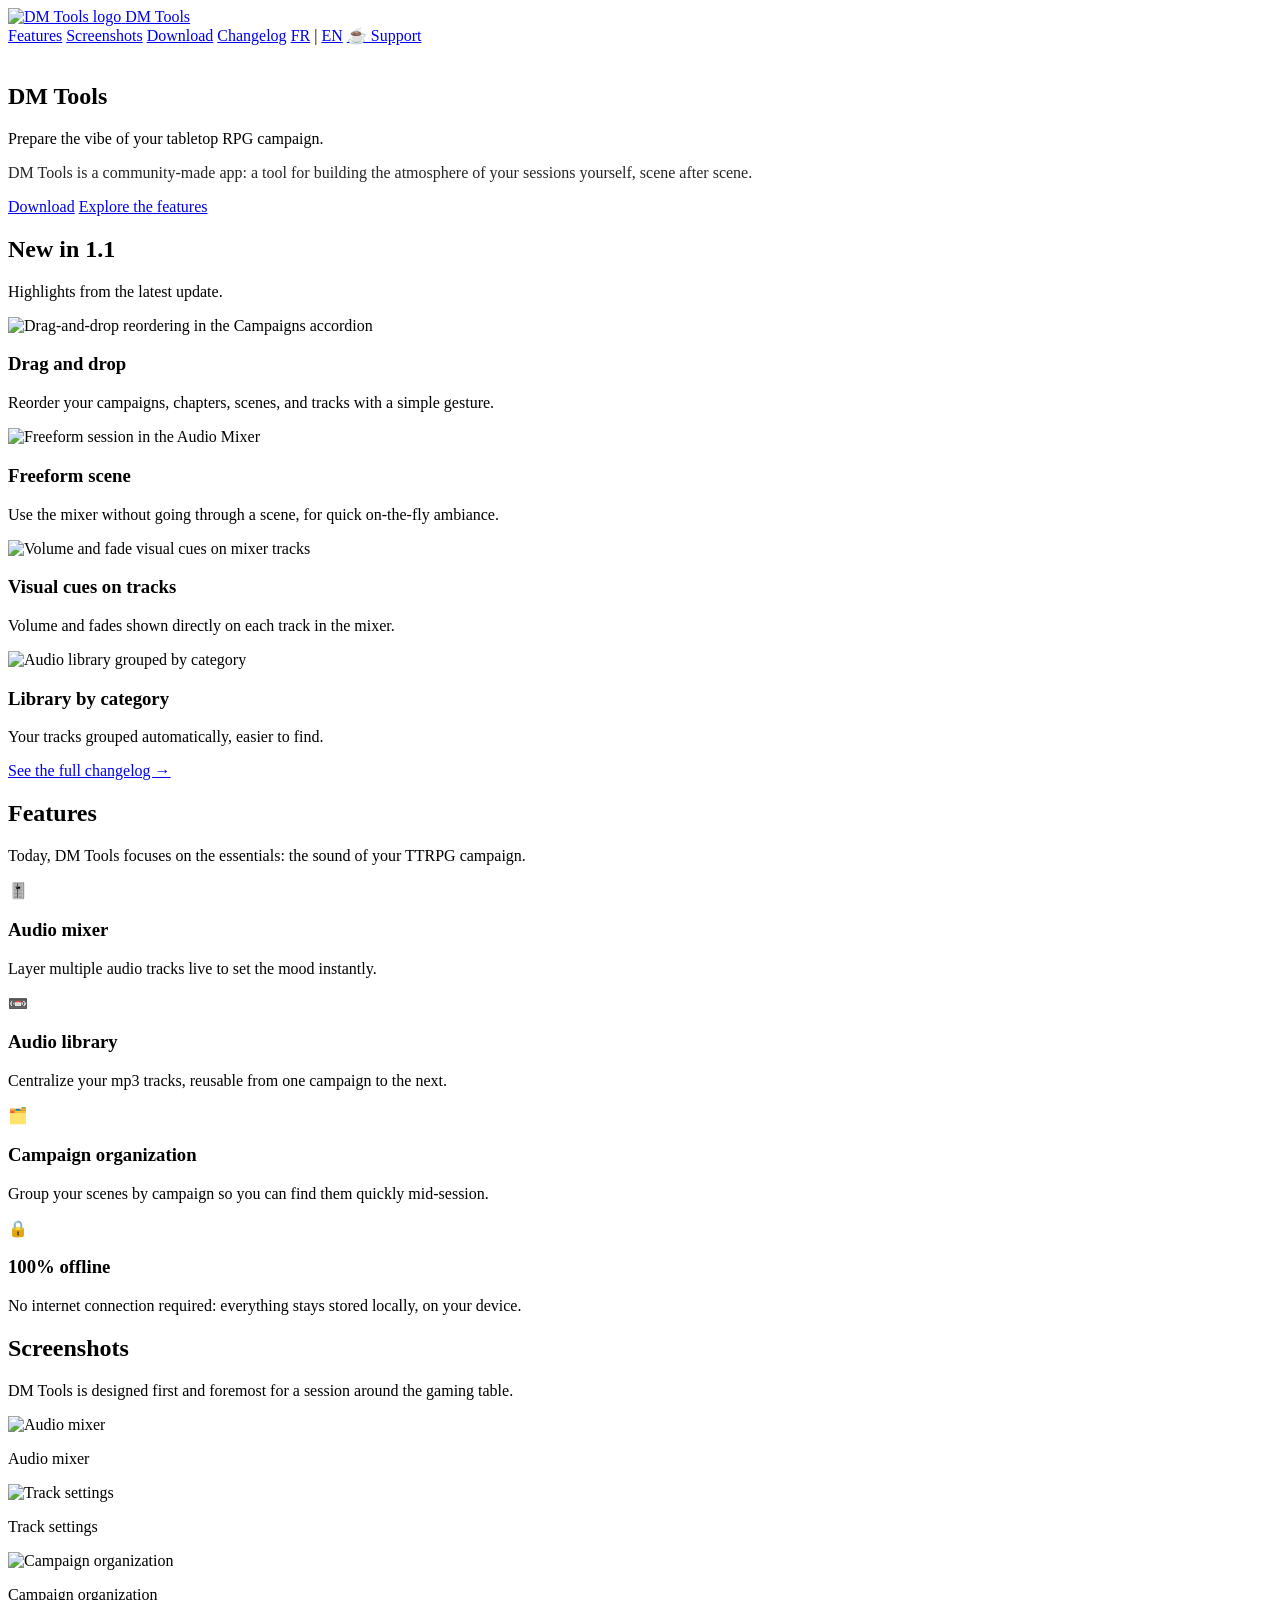
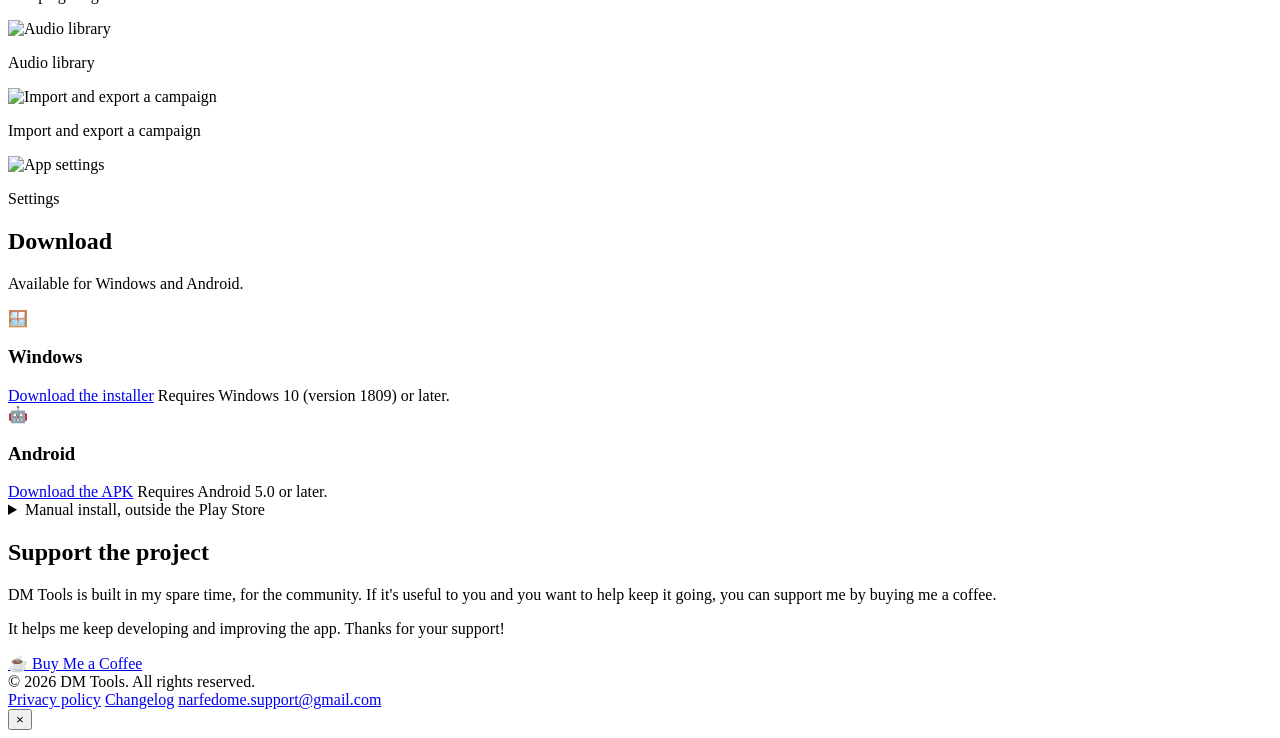
==== Website/en/index.html @ 908e2673 "Mail updated +Html Og" ====
<!doctype html>
<html lang="en">
<head>
  <meta charset="utf-8" />
  <meta name="viewport" content="width=device-width, initial-scale=1" />
  <title>DM Tools — Prep the vibe for your TTRPG campaign</title>
  <meta name="description" content="DM Tools: a tool to prepare the vibe of your tabletop RPG campaign. Audio mixer, campaign manager, audio library, 100% offline." />
  <meta property="og:type" content="website" />
  <meta property="og:url" content="https://dmtools-app.netlify.app/en/" />
  <meta property="og:locale" content="en_US" />
  <meta property="og:title" content="DM Tools — Prep the vibe for your TTRPG campaign" />
  <meta property="og:description" content="A tool to prepare the vibe of your tabletop RPG campaign. Audio mixer, campaign manager, audio library, 100% offline." />
  <meta property="og:image" content="https://dmtools-app.netlify.app/assets/og-image-en.png" />
  <meta property="og:image:width" content="1200" />
  <meta property="og:image:height" content="630" />
  <meta name="twitter:card" content="summary_large_image" />
  <meta name="twitter:title" content="DM Tools — Prep the vibe for your TTRPG campaign" />
  <meta name="twitter:description" content="A tool to prepare the vibe of your tabletop RPG campaign. Audio mixer, campaign manager, audio library, 100% offline." />
  <meta name="twitter:image" content="https://dmtools-app.netlify.app/assets/og-image-en.png" />
  <link rel="icon" href="../assets/logo.svg" type="image/svg+xml" />
  <link rel="preconnect" href="https://fonts.googleapis.com" />
  <link rel="preconnect" href="https://fonts.gstatic.com" crossorigin />
  <link href="https://fonts.googleapis.com/css2?family=Pirata+One&family=Open+Sans:wght@400;600;700&display=swap" rel="stylesheet" />
  <link rel="stylesheet" href="../styles.css" />
</head>
<body>
  <header>
    <nav class="container">
      <a class="brand" href="index.html">
        <img src="../assets/logo.svg" alt="DM Tools logo" />
        <span>DM Tools</span>
      </a>
      <div class="nav-links">
        <a href="#features">Features</a>
        <a href="#screenshots">Screenshots</a>
        <a href="#download">Download</a>
        <a href="changelog.html">Changelog</a>
        <span class="lang-switch">
          <a href="../index.html">FR</a>
          <span class="sep">|</span>
          <a class="active" href="index.html">EN</a>
        </span>
        <a class="btn btn-primary" href="https://buymeacoffee.com/narfedome" target="_blank" rel="noopener">☕ Support</a>
      </div>
    </nav>
  </header>

  <main>
    <section class="hero">
      <img class="hero-logo" src="../assets/logo.svg" alt="" aria-hidden="true" />
      <h1>DM Tools</h1>
      <p class="tagline">
        Prepare the vibe of your tabletop RPG campaign.
      </p>
      <p class="tagline" style="font-size: 1rem; opacity: 0.85;">
        DM Tools is a community-made app: a tool for building the atmosphere of your
        sessions yourself, scene after scene.
      </p>
      <div class="actions">
        <a class="btn btn-primary" href="#download">Download</a>
        <a class="btn btn-secondary" href="#features">Explore the features</a>
      </div>
    </section>

    <section id="whats-new">
      <div class="container">
        <h2>New in 1.1</h2>
        <p class="section-intro">Highlights from the latest update.</p>
        <div class="whatsnew-grid">
          <div class="whatsnew-card">
            <div class="screen-frame"><img src="../assets/new-features/1.2.png" alt="Drag-and-drop reordering in the Campaigns accordion" loading="lazy" /></div>
            <h3>Drag and drop</h3>
            <p>Reorder your campaigns, chapters, scenes, and tracks with a simple gesture.</p>
          </div>
          <div class="whatsnew-card">
            <div class="screen-frame"><img src="../assets/new-features/2.png" alt="Freeform session in the Audio Mixer" loading="lazy" /></div>
            <h3>Freeform scene</h3>
            <p>Use the mixer without going through a scene, for quick on-the-fly ambiance.</p>
          </div>
          <div class="whatsnew-card">
            <div class="screen-frame"><img src="../assets/new-features/1.0.png" alt="Volume and fade visual cues on mixer tracks" loading="lazy" /></div>
            <h3>Visual cues on tracks</h3>
            <p>Volume and fades shown directly on each track in the mixer.</p>
          </div>
          <div class="whatsnew-card">
            <div class="screen-frame"><img src="../assets/new-features/4.png" alt="Audio library grouped by category" loading="lazy" /></div>
            <h3>Library by category</h3>
            <p>Your tracks grouped automatically, easier to find.</p>
          </div>
        </div>
        <p class="whatsnew-more"><a href="changelog.html">See the full changelog →</a></p>
      </div>
    </section>

    <section id="features">
      <div class="container">
        <h2>Features</h2>
        <p class="section-intro">Today, DM Tools focuses on the essentials: the sound of your TTRPG campaign.</p>
        <div class="features-grid">
          <div class="feature-card">
            <div class="icon">🎚️</div>
            <h3>Audio mixer</h3>
            <p>Layer multiple audio tracks live to set the mood instantly.</p>
          </div>
          <div class="feature-card">
            <div class="icon">📼</div>
            <h3>Audio library</h3>
            <p>Centralize your mp3 tracks, reusable from one campaign to the next.</p>
          </div>
          <div class="feature-card">
            <div class="icon">🗂️</div>
            <h3>Campaign organization</h3>
            <p>Group your scenes by campaign so you can find them quickly mid-session.</p>
          </div>
          <div class="feature-card">
            <div class="icon">🔒</div>
            <h3>100% offline</h3>
            <p>No internet connection required: everything stays stored locally, on your device.</p>
          </div>
        </div>
      </div>
    </section>

    <section id="screenshots">
      <div class="container">
        <h2>Screenshots</h2>
        <p class="section-intro">DM Tools is designed first and foremost for a session around the gaming table.</p>
        <div class="screens-grid">
          <div class="screen-item">
            <div class="screen-frame"><img src="../assets/screenshots/1.png" alt="Audio mixer" loading="lazy" /></div>
            <p class="screen-caption">Audio mixer</p>
          </div>
          <div class="screen-item">
            <div class="screen-frame"><img src="../assets/screenshots/2.png" alt="Track settings" loading="lazy" /></div>
            <p class="screen-caption">Track settings</p>
          </div>
          <div class="screen-item">
            <div class="screen-frame"><img src="../assets/screenshots/3.png" alt="Campaign organization" loading="lazy" /></div>
            <p class="screen-caption">Campaign organization</p>
          </div>
          <div class="screen-item">
            <div class="screen-frame"><img src="../assets/screenshots/4.png" alt="Audio library" loading="lazy" /></div>
            <p class="screen-caption">Audio library</p>
          </div>
          <div class="screen-item">
            <div class="screen-frame"><img src="../assets/screenshots/5.png" alt="Import and export a campaign" loading="lazy" /></div>
            <p class="screen-caption">Import and export a campaign</p>
          </div>
          <div class="screen-item">
            <div class="screen-frame"><img src="../assets/screenshots/6.png" alt="App settings" loading="lazy" /></div>
            <p class="screen-caption">Settings</p>
          </div>
        </div>
      </div>
    </section>

    <section id="download" class="download-section">
      <div class="container">
        <h2>Download</h2>
        <p class="section-intro">Available for Windows and Android.</p>
        <div class="platforms">
          <div class="platform-card">
            <div class="icon">🪟</div>
            <h3>Windows</h3>
            <a class="btn btn-primary" href="../downloads/DmToolsInstaller.exe" download>Download the installer</a>
            <span class="disclaimer">Requires Windows 10 (version 1809) or later.</span>
          </div>
          <div class="platform-card">
            <div class="icon">🤖</div>
            <h3>Android</h3>
            <a class="btn btn-primary" href="../downloads/DmTools.apk" download>Download the APK</a>
            <span class="disclaimer">Requires Android 5.0 or later.</span>
            <details class="disclaimer-details">
              <summary>Manual install, outside the Play Store</summary>
              <p>⚠️ Your phone will warn you, that's expected. You'll need to allow installs from an unknown source. (Coming soon to the store, promise 🧡)</p>
            </details>
          </div>
        </div>
      </div>
    </section>

    <section id="support" class="support">
      <div class="container">
        <h2>Support the project</h2>
        <p>
          DM Tools is built in my spare time, for the community. If it's useful to
          you and you want to help keep it going, you can support me by buying me a coffee.
        </p>
        <p>
          It helps me keep developing and improving the app. Thanks for your support!
        </p>
        <a class="btn btn-primary" href="https://buymeacoffee.com/narfedome" target="_blank" rel="noopener">☕ Buy Me a Coffee</a>
      </div>
    </section>
  </main>

  <footer>
    <div>© <span id="year"></span> DM Tools. All rights reserved.</div>
    <div class="footer-links">
      <a href="privacy.html">Privacy policy</a>
      <a href="changelog.html">Changelog</a>
      <a href="mailto:narfedome.support@gmail.com">narfedome.support@gmail.com</a>
    </div>
  </footer>

  <div class="lightbox" id="lightbox">
    <button class="lightbox-close" aria-label="Close">&times;</button>
    <img src="" alt="" />
  </div>

  <script>
    document.getElementById("year").textContent = new Date().getFullYear();

    const lightbox = document.getElementById("lightbox");
    const lightboxImg = lightbox.querySelector("img");
    document.querySelectorAll(".screen-frame img").forEach((img) => {
      img.addEventListener("click", () => {
        lightboxImg.src = img.src;
        lightboxImg.alt = img.alt;
        lightbox.classList.add("open");
      });
    });
    lightbox.addEventListener("click", () => lightbox.classList.remove("open"));
    document.addEventListener("keydown", (e) => {
      if (e.key === "Escape") lightbox.classList.remove("open");
    });
  </script>
</body>
</html>
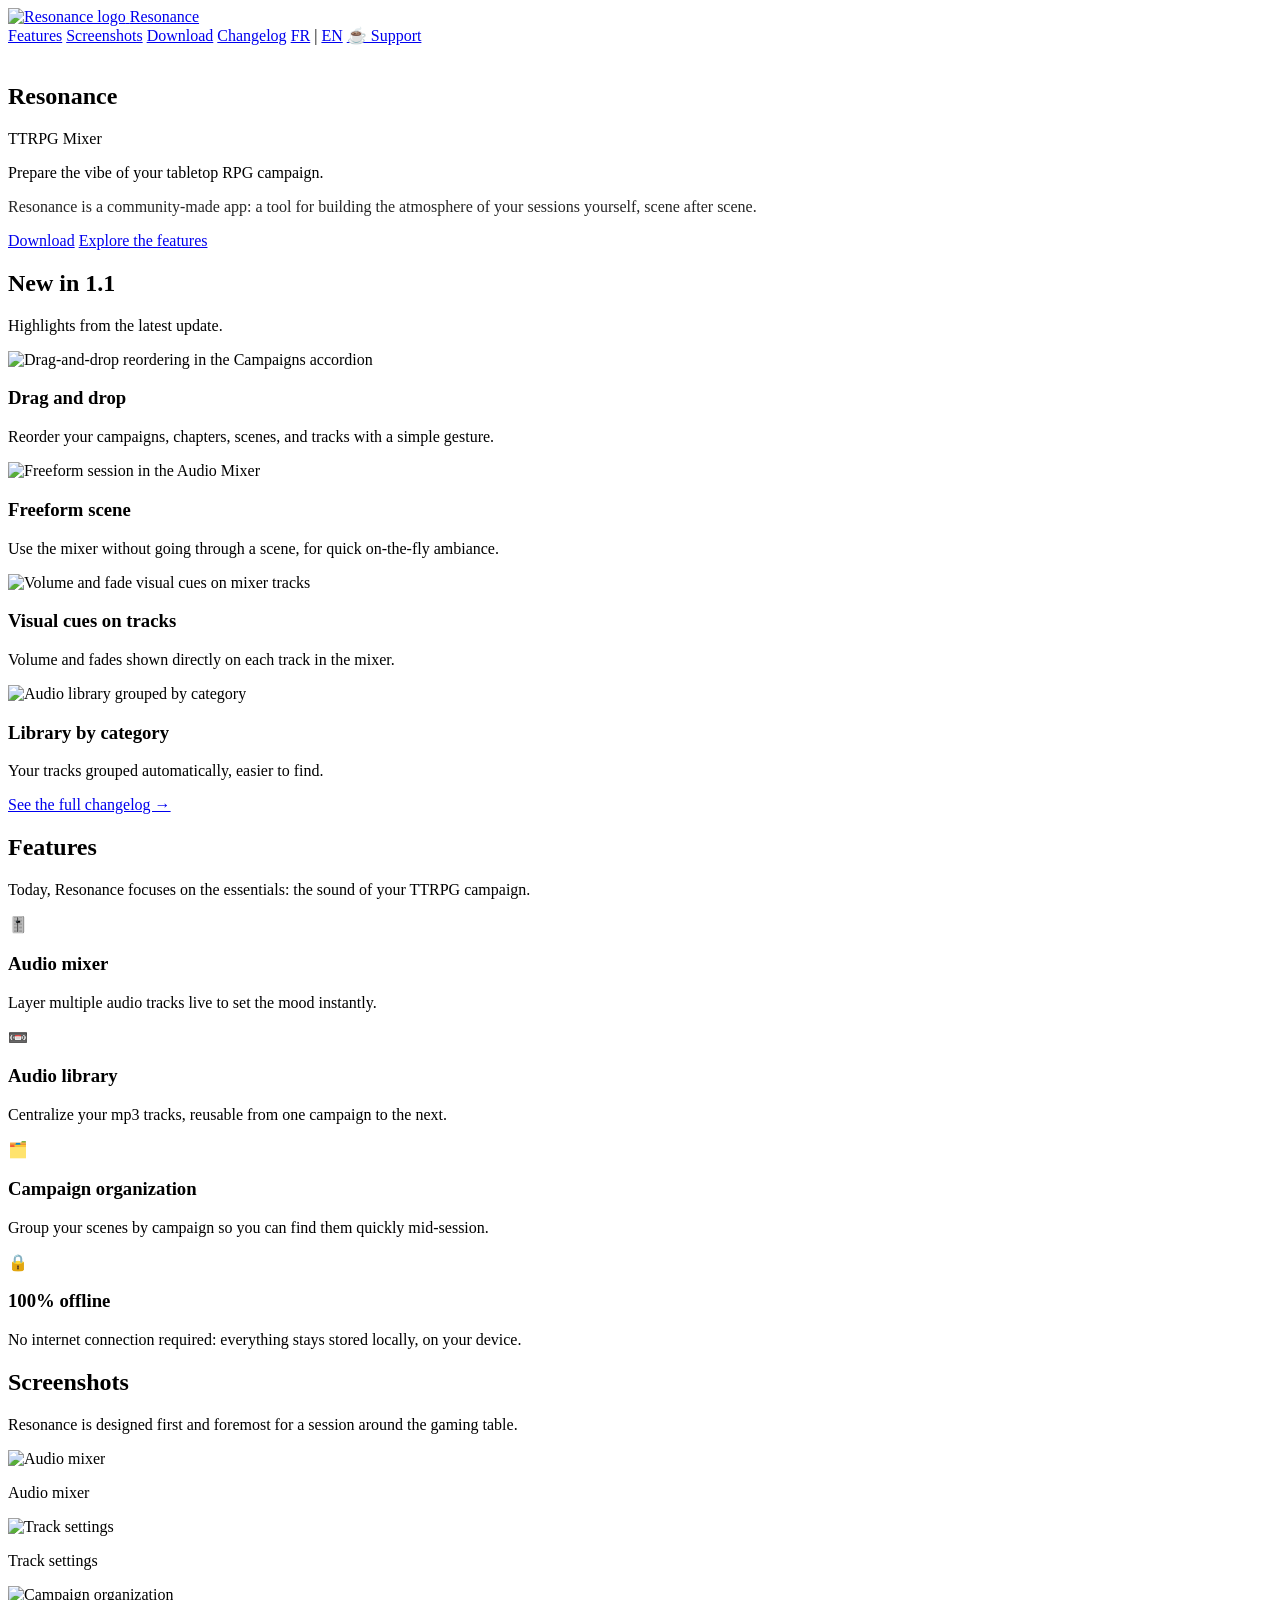
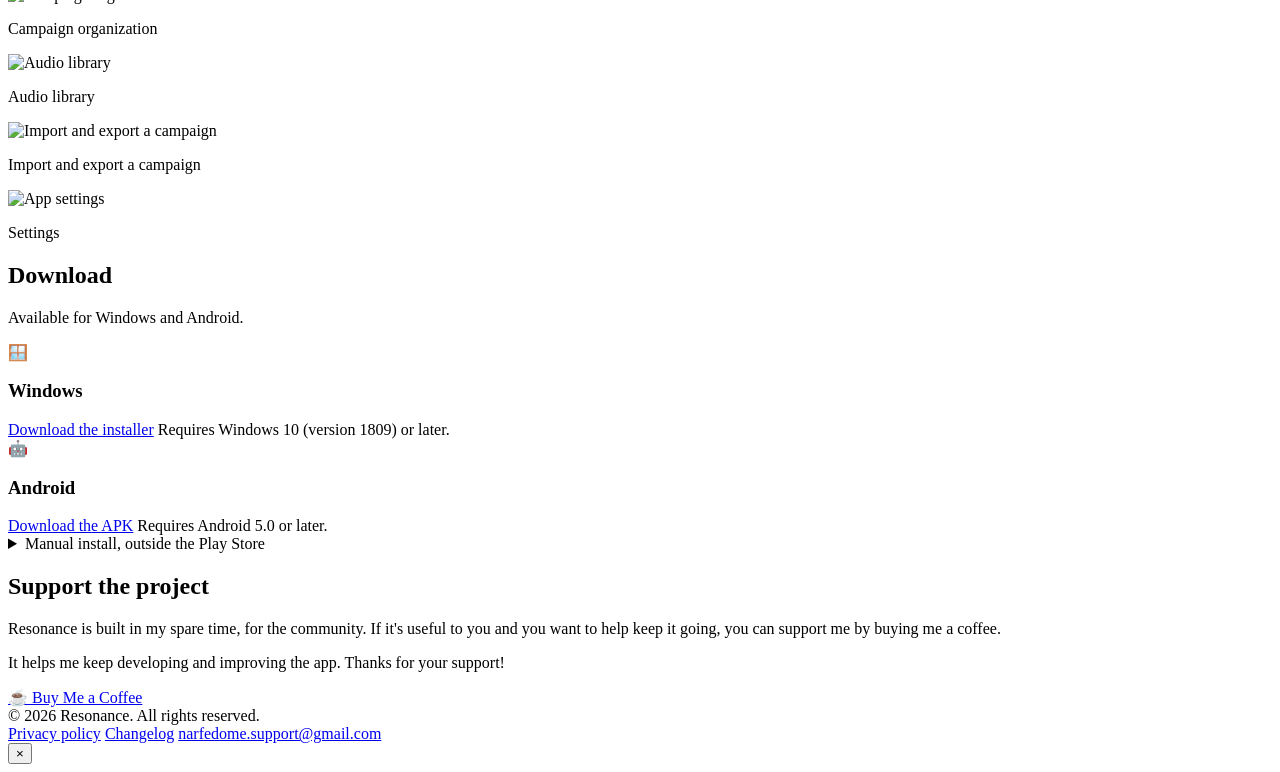
==== commit 417f93f7: "Rename app to Resonance and move website to resonance-app.com" ====
--- a/Website/en/index.html
+++ b/Website/en/index.html
@@ -3,20 +3,20 @@
 <head>
   <meta charset="utf-8" />
   <meta name="viewport" content="width=device-width, initial-scale=1" />
-  <title>DM Tools — Prep the vibe for your TTRPG campaign</title>
-  <meta name="description" content="DM Tools: a tool to prepare the vibe of your tabletop RPG campaign. Audio mixer, campaign manager, audio library, 100% offline." />
+  <title>Resonance — Prep the vibe for your TTRPG campaign</title>
+  <meta name="description" content="Resonance: a tool to prepare the vibe of your tabletop RPG campaign. Audio mixer, campaign manager, audio library, 100% offline." />
   <meta property="og:type" content="website" />
-  <meta property="og:url" content="https://dmtools-app.netlify.app/en/" />
+  <meta property="og:url" content="https://resonance-app.com/en/" />
   <meta property="og:locale" content="en_US" />
-  <meta property="og:title" content="DM Tools — Prep the vibe for your TTRPG campaign" />
+  <meta property="og:title" content="Resonance — Prep the vibe for your TTRPG campaign" />
   <meta property="og:description" content="A tool to prepare the vibe of your tabletop RPG campaign. Audio mixer, campaign manager, audio library, 100% offline." />
-  <meta property="og:image" content="https://dmtools-app.netlify.app/assets/og-image-en.png" />
+  <meta property="og:image" content="https://resonance-app.com/assets/og-image-en.png" />
   <meta property="og:image:width" content="1200" />
   <meta property="og:image:height" content="630" />
   <meta name="twitter:card" content="summary_large_image" />
-  <meta name="twitter:title" content="DM Tools — Prep the vibe for your TTRPG campaign" />
+  <meta name="twitter:title" content="Resonance — Prep the vibe for your TTRPG campaign" />
   <meta name="twitter:description" content="A tool to prepare the vibe of your tabletop RPG campaign. Audio mixer, campaign manager, audio library, 100% offline." />
-  <meta name="twitter:image" content="https://dmtools-app.netlify.app/assets/og-image-en.png" />
+  <meta name="twitter:image" content="https://resonance-app.com/assets/og-image-en.png" />
   <link rel="icon" href="../assets/logo.svg" type="image/svg+xml" />
   <link rel="preconnect" href="https://fonts.googleapis.com" />
   <link rel="preconnect" href="https://fonts.gstatic.com" crossorigin />
@@ -27,8 +27,8 @@
   <header>
     <nav class="container">
       <a class="brand" href="index.html">
-        <img src="../assets/logo.svg" alt="DM Tools logo" />
-        <span>DM Tools</span>
+        <img src="../assets/logo.svg" alt="Resonance logo" />
+        <span>Resonance</span>
       </a>
       <div class="nav-links">
         <a href="#features">Features</a>
@@ -48,12 +48,13 @@
   <main>
     <section class="hero">
       <img class="hero-logo" src="../assets/logo.svg" alt="" aria-hidden="true" />
-      <h1>DM Tools</h1>
+      <h1>Resonance</h1>
+      <p class="tagline">TTRPG Mixer</p>
       <p class="tagline">
         Prepare the vibe of your tabletop RPG campaign.
       </p>
       <p class="tagline" style="font-size: 1rem; opacity: 0.85;">
-        DM Tools is a community-made app: a tool for building the atmosphere of your
+        Resonance is a community-made app: a tool for building the atmosphere of your
         sessions yourself, scene after scene.
       </p>
       <div class="actions">
@@ -95,7 +96,7 @@
     <section id="features">
       <div class="container">
         <h2>Features</h2>
-        <p class="section-intro">Today, DM Tools focuses on the essentials: the sound of your TTRPG campaign.</p>
+        <p class="section-intro">Today, Resonance focuses on the essentials: the sound of your TTRPG campaign.</p>
         <div class="features-grid">
           <div class="feature-card">
             <div class="icon">🎚️</div>
@@ -124,7 +125,7 @@
     <section id="screenshots">
       <div class="container">
         <h2>Screenshots</h2>
-        <p class="section-intro">DM Tools is designed first and foremost for a session around the gaming table.</p>
+        <p class="section-intro">Resonance is designed first and foremost for a session around the gaming table.</p>
         <div class="screens-grid">
           <div class="screen-item">
             <div class="screen-frame"><img src="../assets/screenshots/1.png" alt="Audio mixer" loading="lazy" /></div>
@@ -162,13 +163,13 @@
           <div class="platform-card">
             <div class="icon">🪟</div>
             <h3>Windows</h3>
-            <a class="btn btn-primary" href="../downloads/DmToolsInstaller.exe" download>Download the installer</a>
+            <a class="btn btn-primary" href="../downloads/ResonanceInstaller.exe" download>Download the installer</a>
             <span class="disclaimer">Requires Windows 10 (version 1809) or later.</span>
           </div>
           <div class="platform-card">
             <div class="icon">🤖</div>
             <h3>Android</h3>
-            <a class="btn btn-primary" href="../downloads/DmTools.apk" download>Download the APK</a>
+            <a class="btn btn-primary" href="../downloads/Resonance.apk" download>Download the APK</a>
             <span class="disclaimer">Requires Android 5.0 or later.</span>
             <details class="disclaimer-details">
               <summary>Manual install, outside the Play Store</summary>
@@ -183,7 +184,7 @@
       <div class="container">
         <h2>Support the project</h2>
         <p>
-          DM Tools is built in my spare time, for the community. If it's useful to
+          Resonance is built in my spare time, for the community. If it's useful to
           you and you want to help keep it going, you can support me by buying me a coffee.
         </p>
         <p>
@@ -195,7 +196,7 @@
   </main>
 
   <footer>
-    <div>© <span id="year"></span> DM Tools. All rights reserved.</div>
+    <div>© <span id="year"></span> Resonance. All rights reserved.</div>
     <div class="footer-links">
       <a href="privacy.html">Privacy policy</a>
       <a href="changelog.html">Changelog</a>
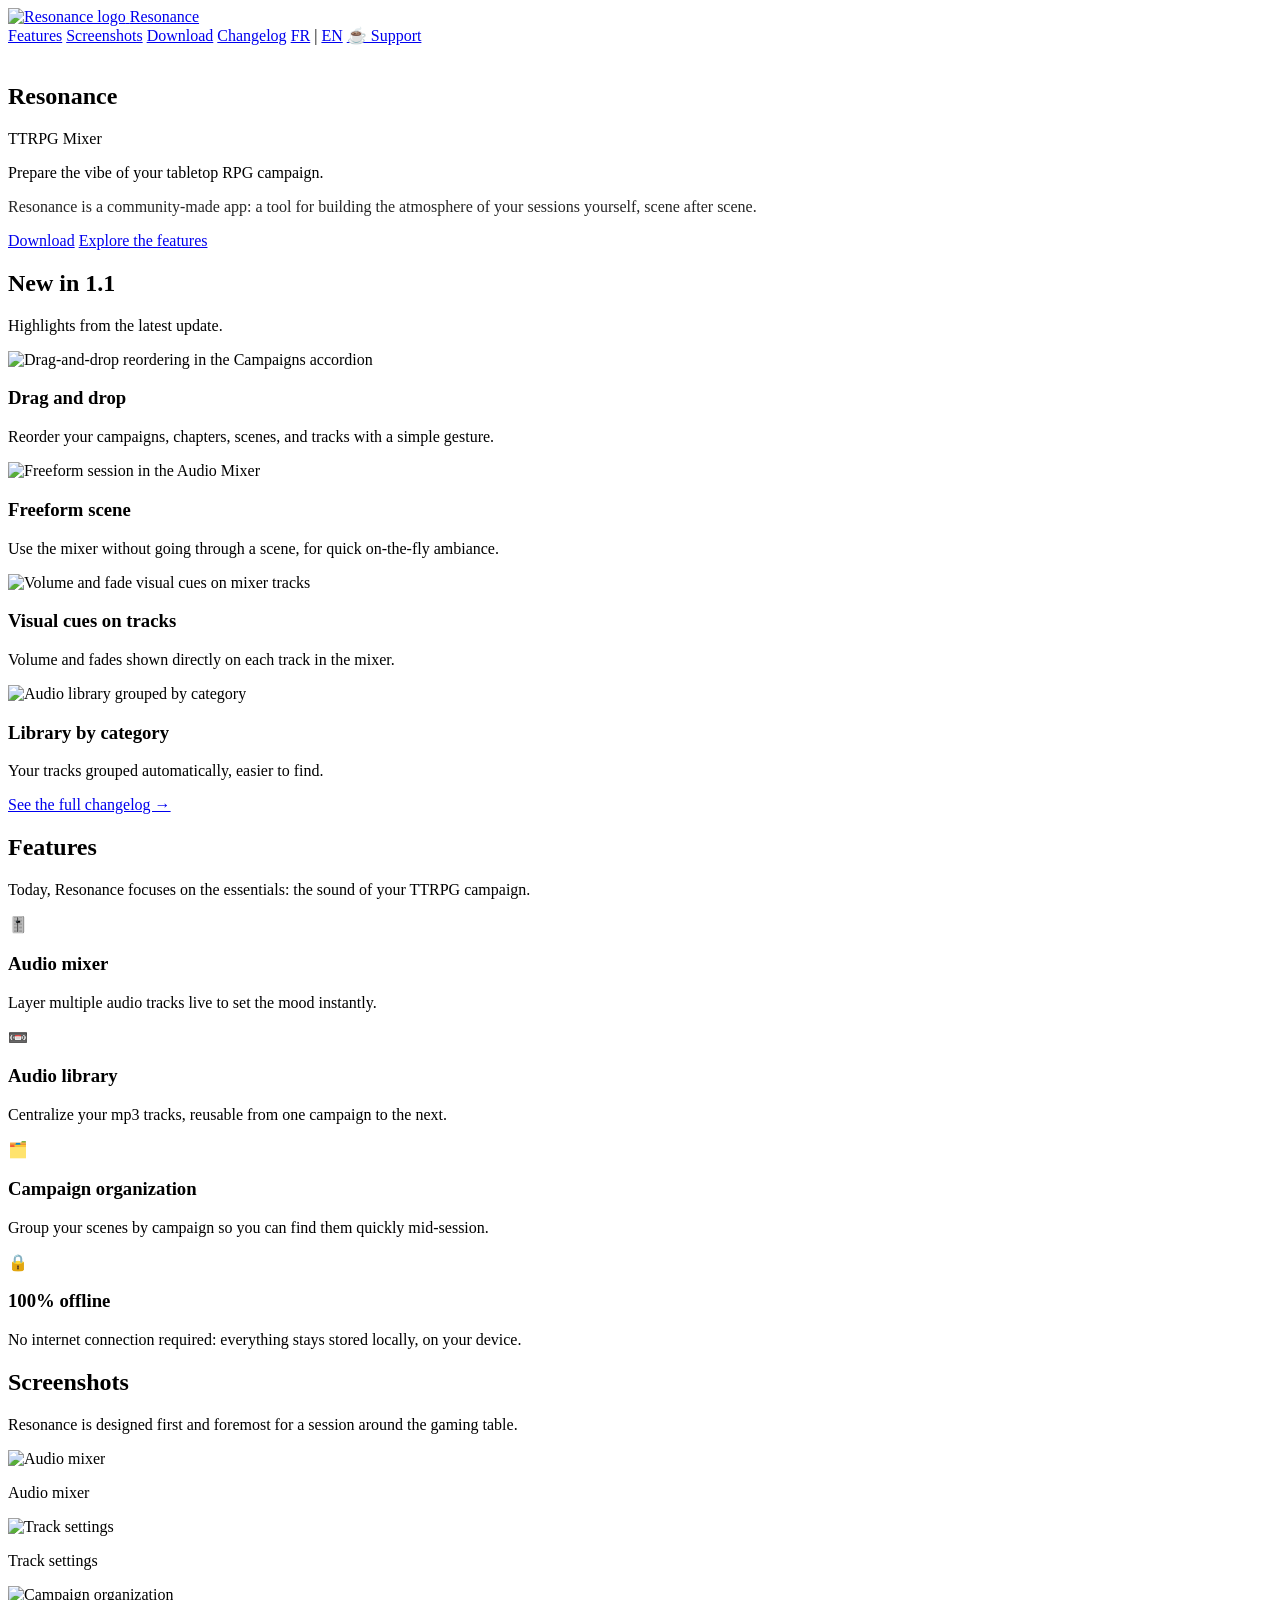
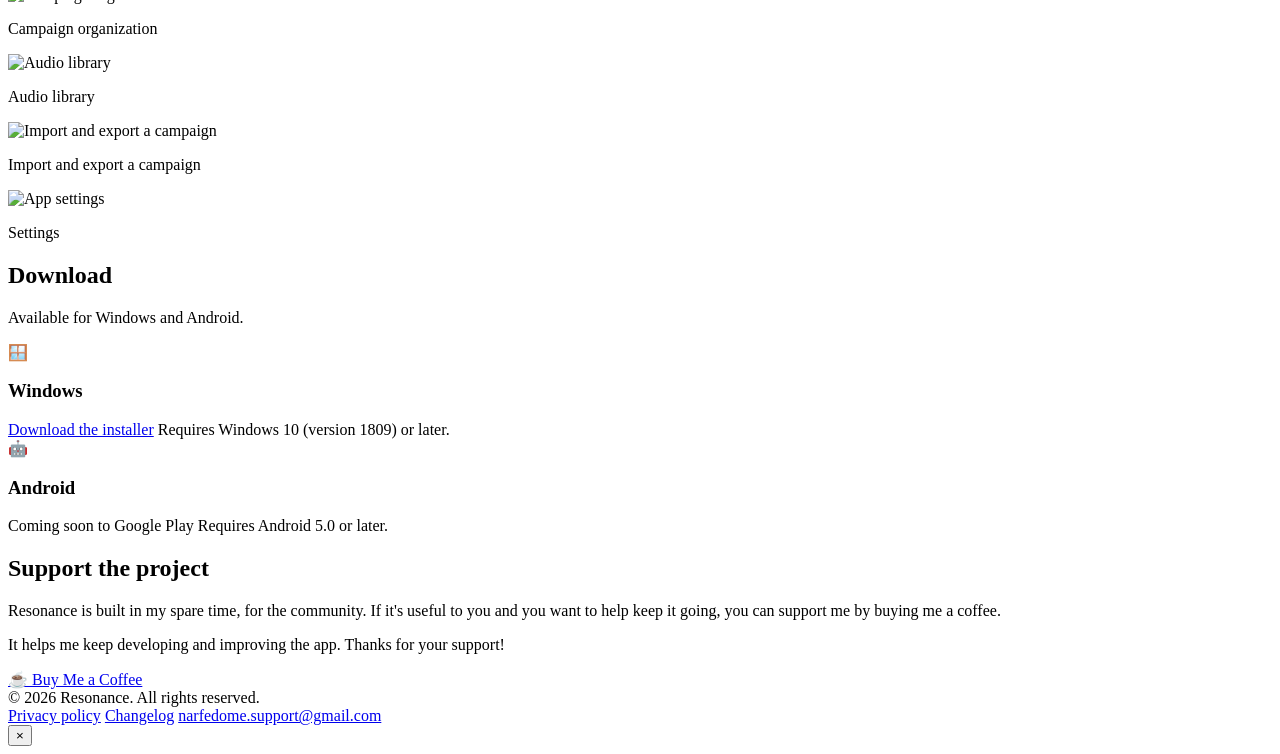
==== commit 75bc2fbe: "Ship Android through the Play Store: AAB release build, increasing versionCode, no APK on the websit" ====
--- a/Website/en/index.html
+++ b/Website/en/index.html
@@ -169,12 +169,8 @@
           <div class="platform-card">
             <div class="icon">🤖</div>
             <h3>Android</h3>
-            <a class="btn btn-primary" href="../downloads/Resonance.apk" download>Download the APK</a>
+            <span class="status soon">Coming soon to Google Play</span>
             <span class="disclaimer">Requires Android 5.0 or later.</span>
-            <details class="disclaimer-details">
-              <summary>Manual install, outside the Play Store</summary>
-              <p>⚠️ Your phone will warn you, that's expected. You'll need to allow installs from an unknown source. (Coming soon to the store, promise 🧡)</p>
-            </details>
           </div>
         </div>
       </div>
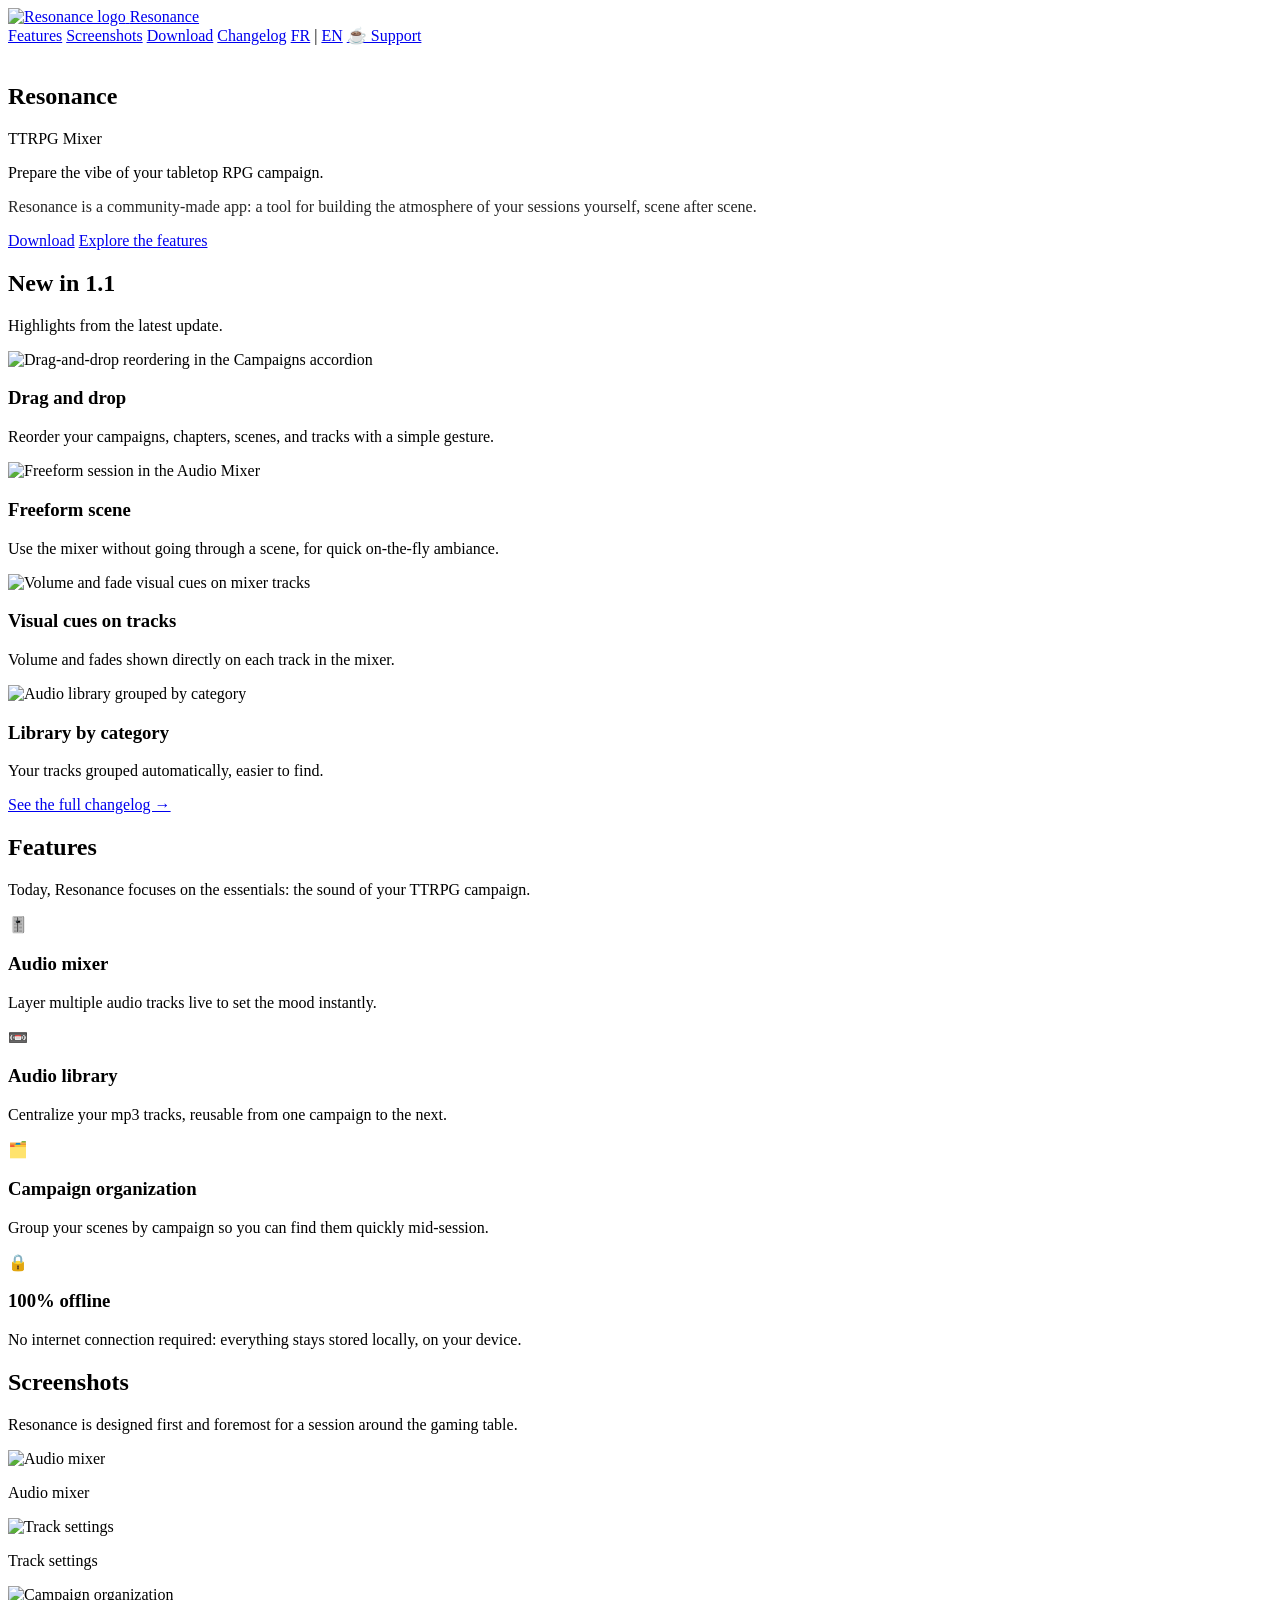
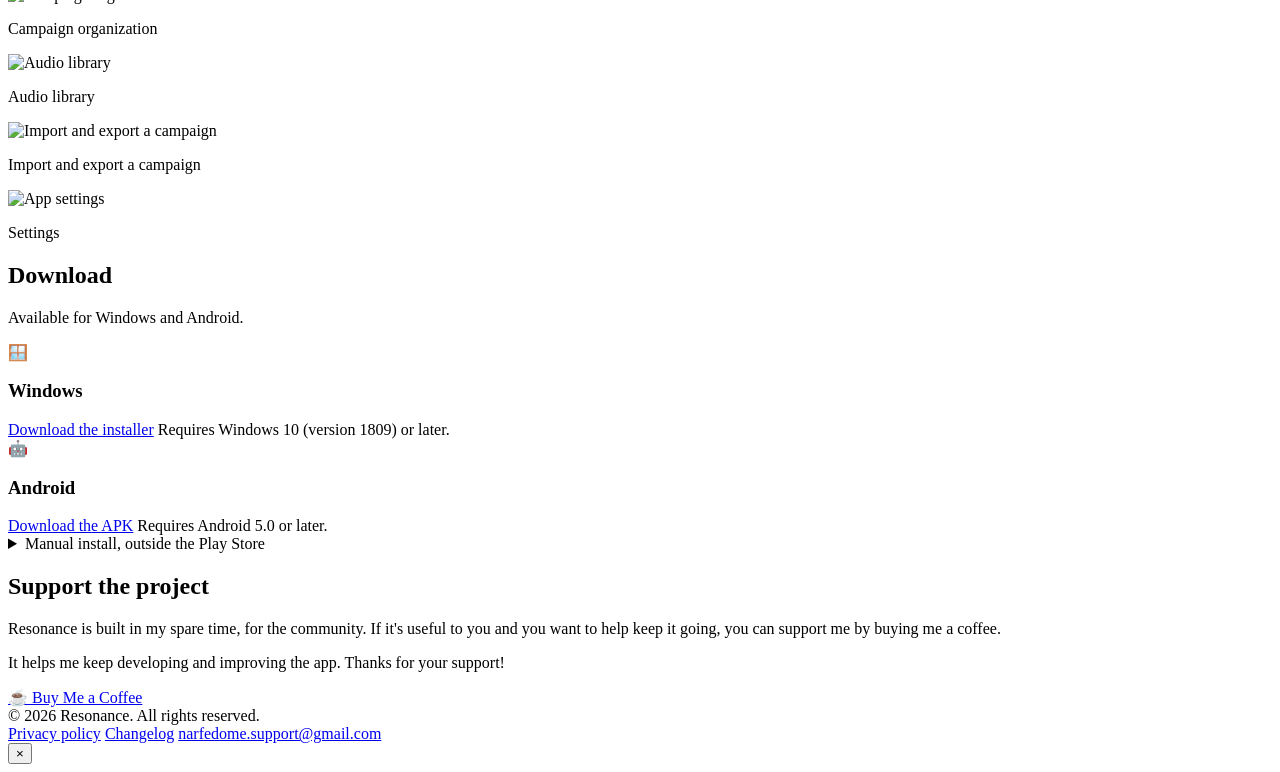
==== commit 6c6f4091: "Rename app to Resonance and move website to resonance-app.com (#25) Co-authored-by: Cyril BEZARD-FAL" ====
--- a/Website/en/index.html
+++ b/Website/en/index.html
@@ -169,8 +169,12 @@
           <div class="platform-card">
             <div class="icon">🤖</div>
             <h3>Android</h3>
-            <span class="status soon">Coming soon to Google Play</span>
+            <a class="btn btn-primary" href="../downloads/Resonance.apk" download>Download the APK</a>
             <span class="disclaimer">Requires Android 5.0 or later.</span>
+            <details class="disclaimer-details">
+              <summary>Manual install, outside the Play Store</summary>
+              <p>⚠️ Your phone will warn you, that's expected. You'll need to allow installs from an unknown source. (Coming soon to the store, promise 🧡)</p>
+            </details>
           </div>
         </div>
       </div>
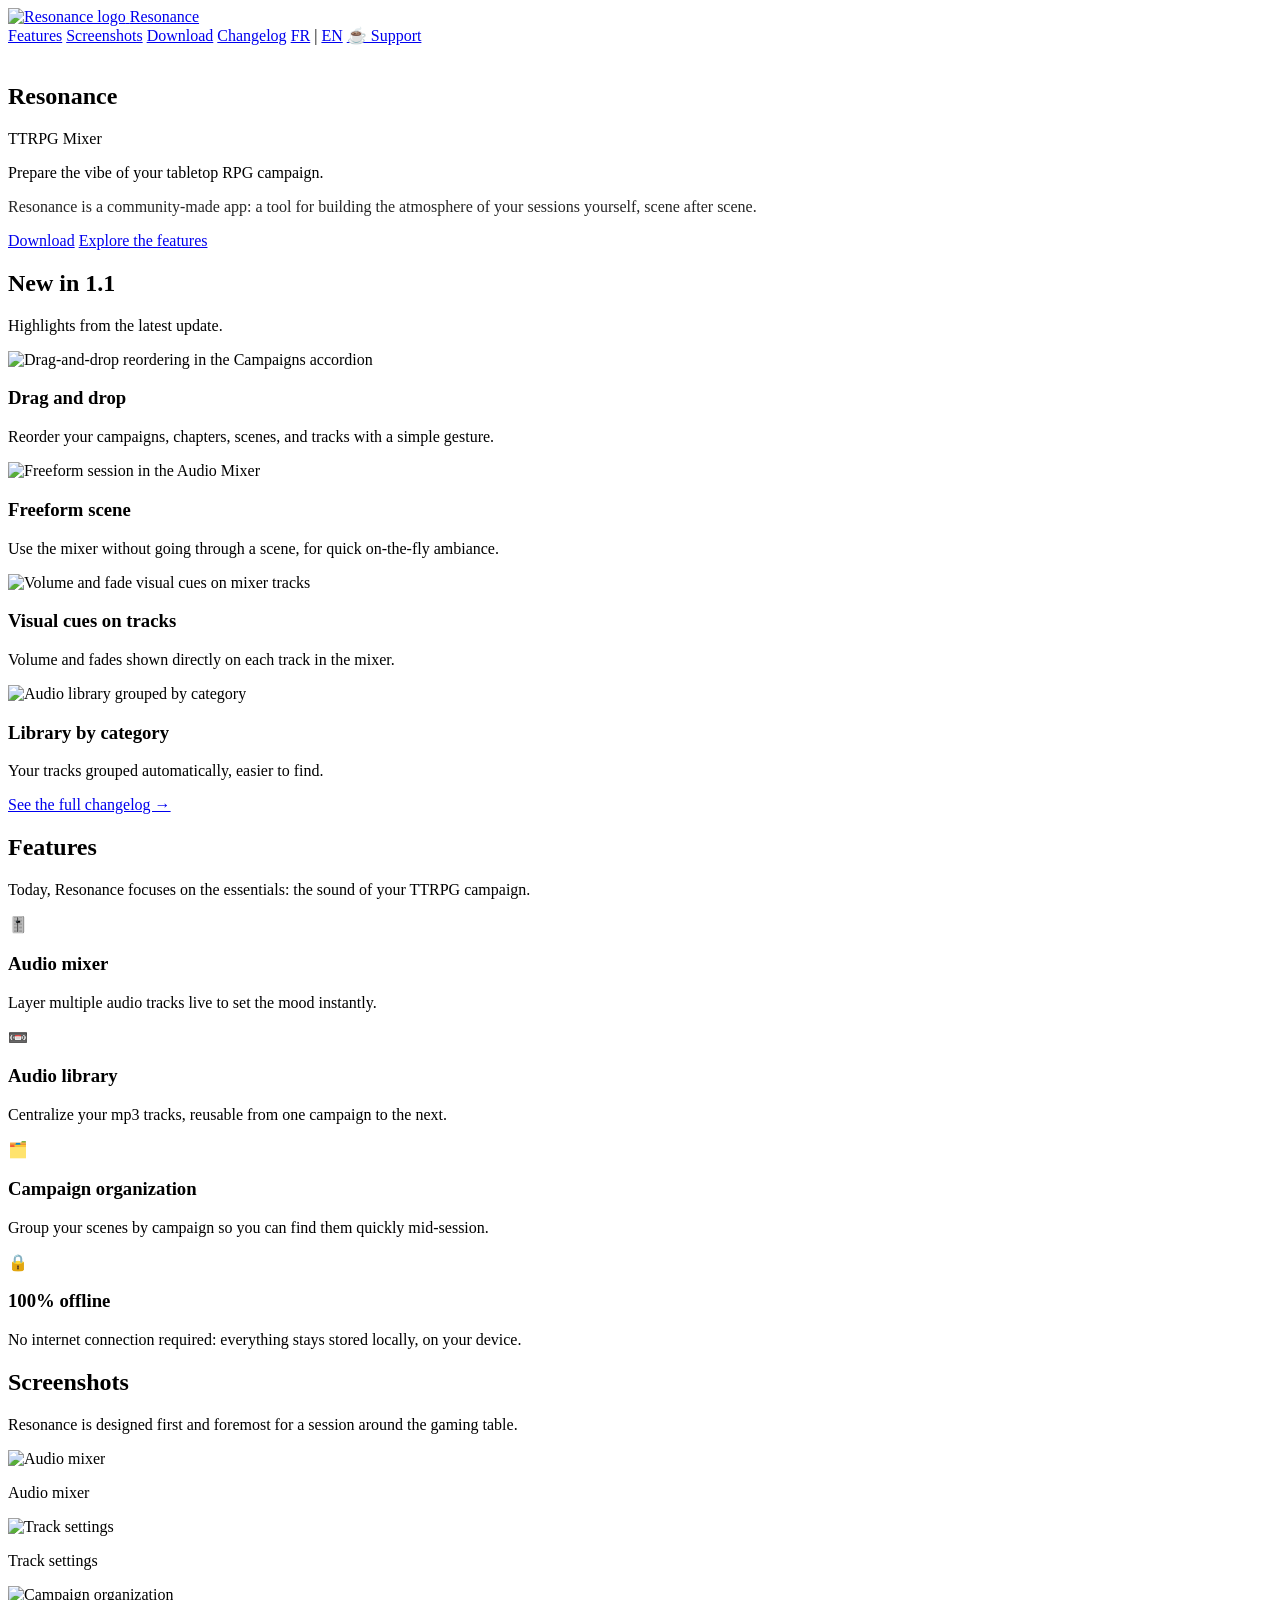
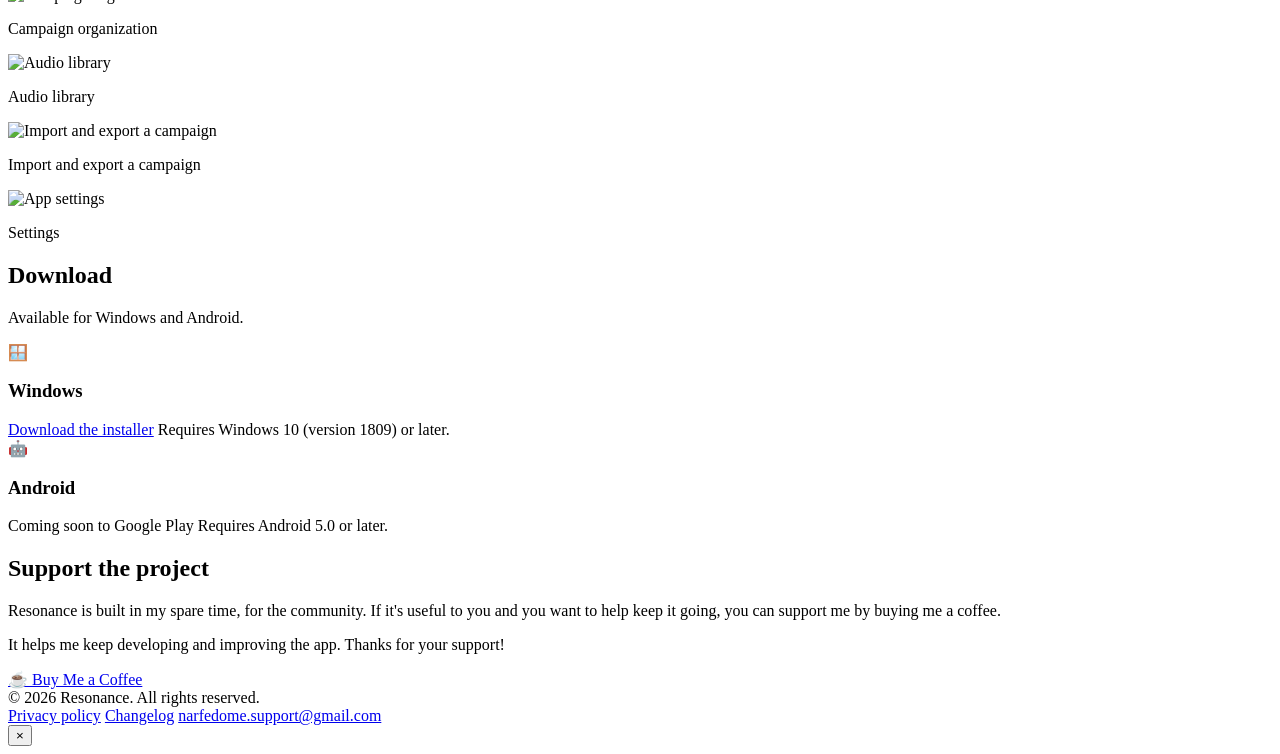
==== commit 1b6c5dd9: "Ship Android through the Play Store (#26) * Ship Android through the Play Store: AAB release build, " ====
--- a/Website/en/index.html
+++ b/Website/en/index.html
@@ -169,12 +169,8 @@
           <div class="platform-card">
             <div class="icon">🤖</div>
             <h3>Android</h3>
-            <a class="btn btn-primary" href="../downloads/Resonance.apk" download>Download the APK</a>
+            <span class="status soon">Coming soon to Google Play</span>
             <span class="disclaimer">Requires Android 5.0 or later.</span>
-            <details class="disclaimer-details">
-              <summary>Manual install, outside the Play Store</summary>
-              <p>⚠️ Your phone will warn you, that's expected. You'll need to allow installs from an unknown source. (Coming soon to the store, promise 🧡)</p>
-            </details>
           </div>
         </div>
       </div>
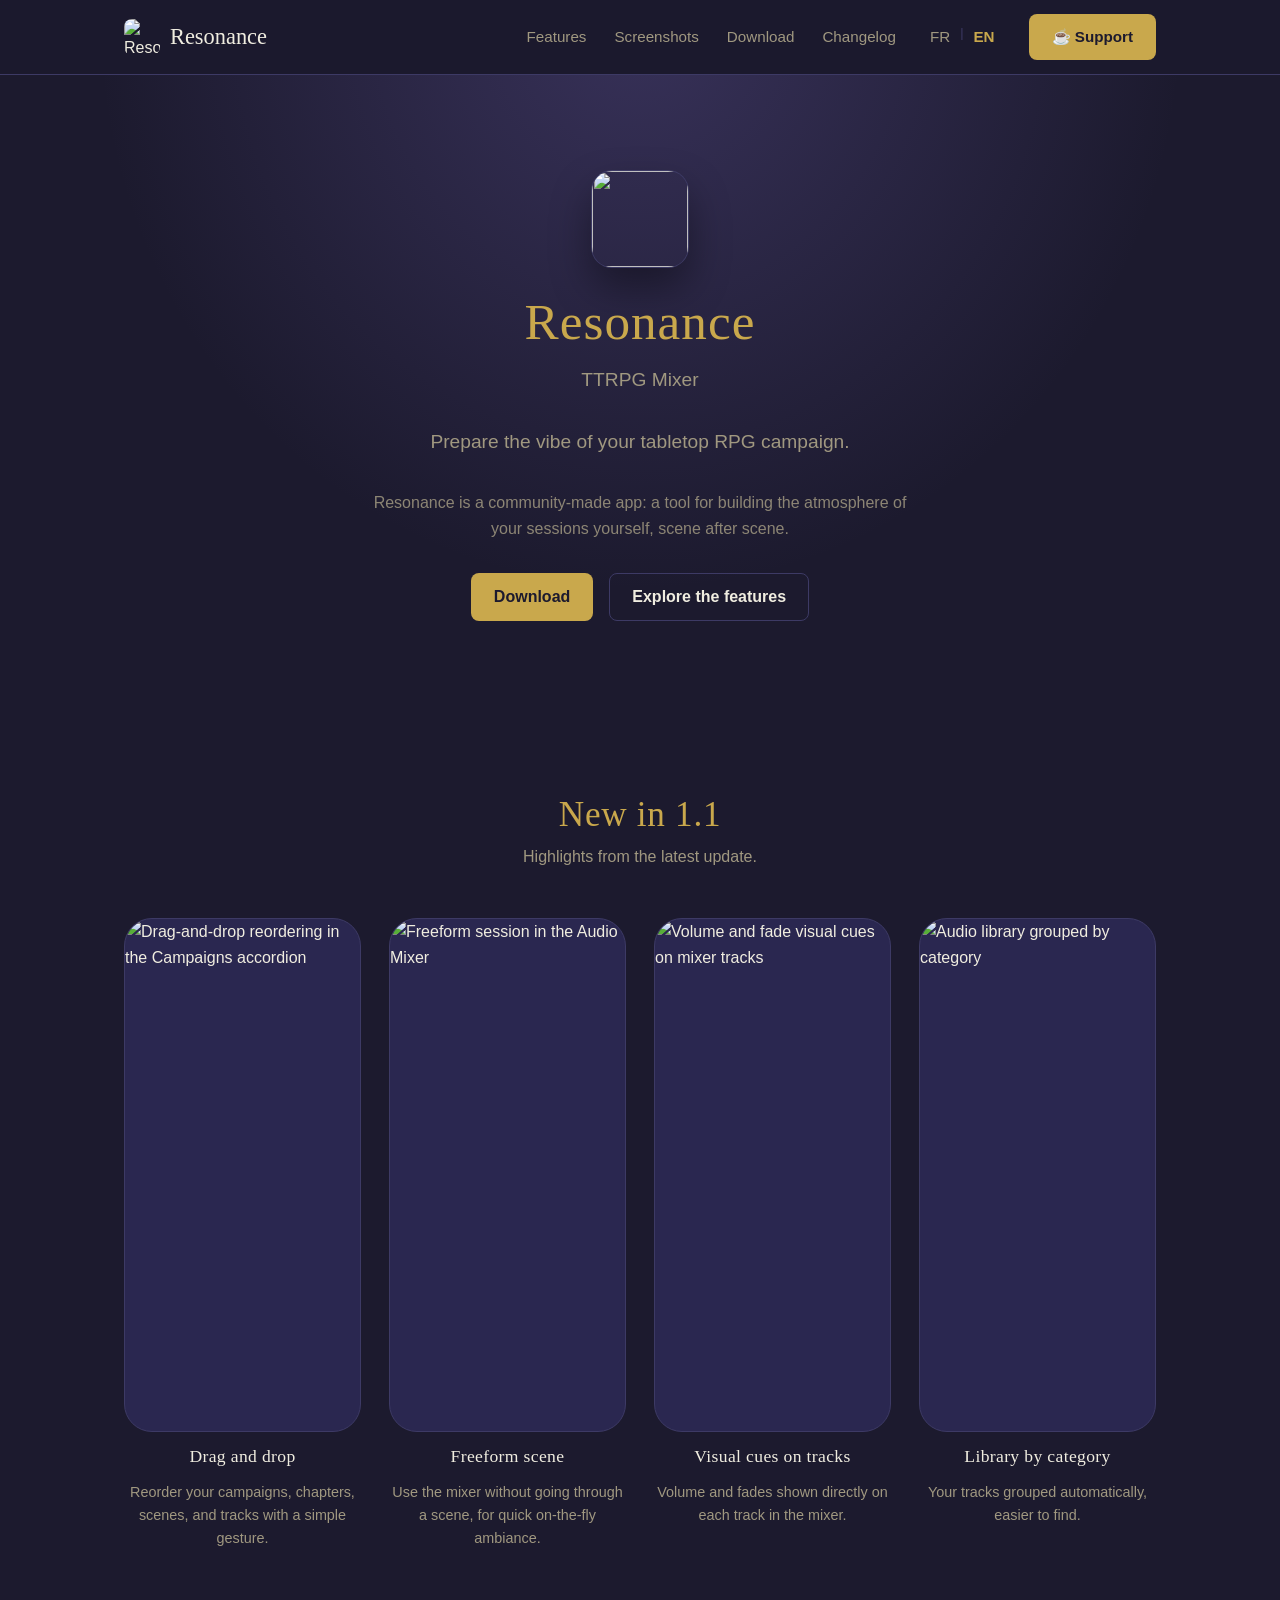
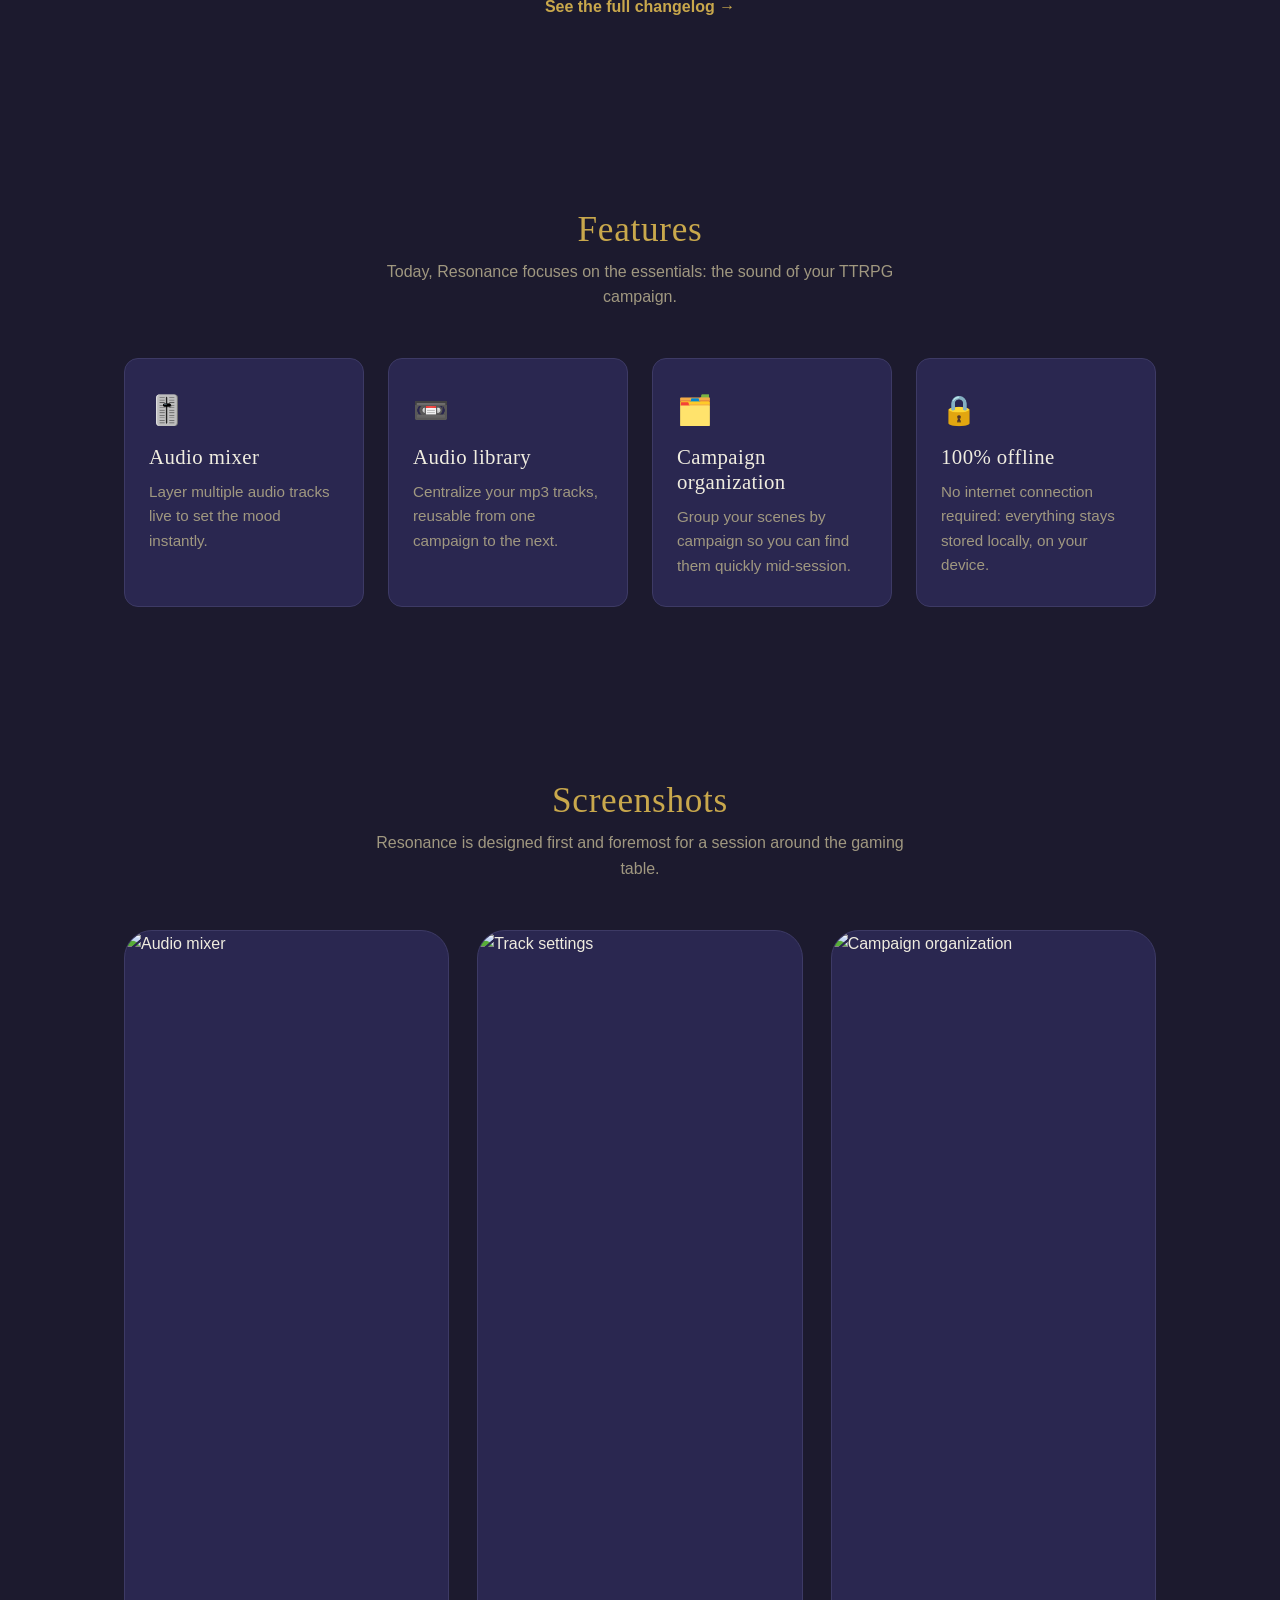
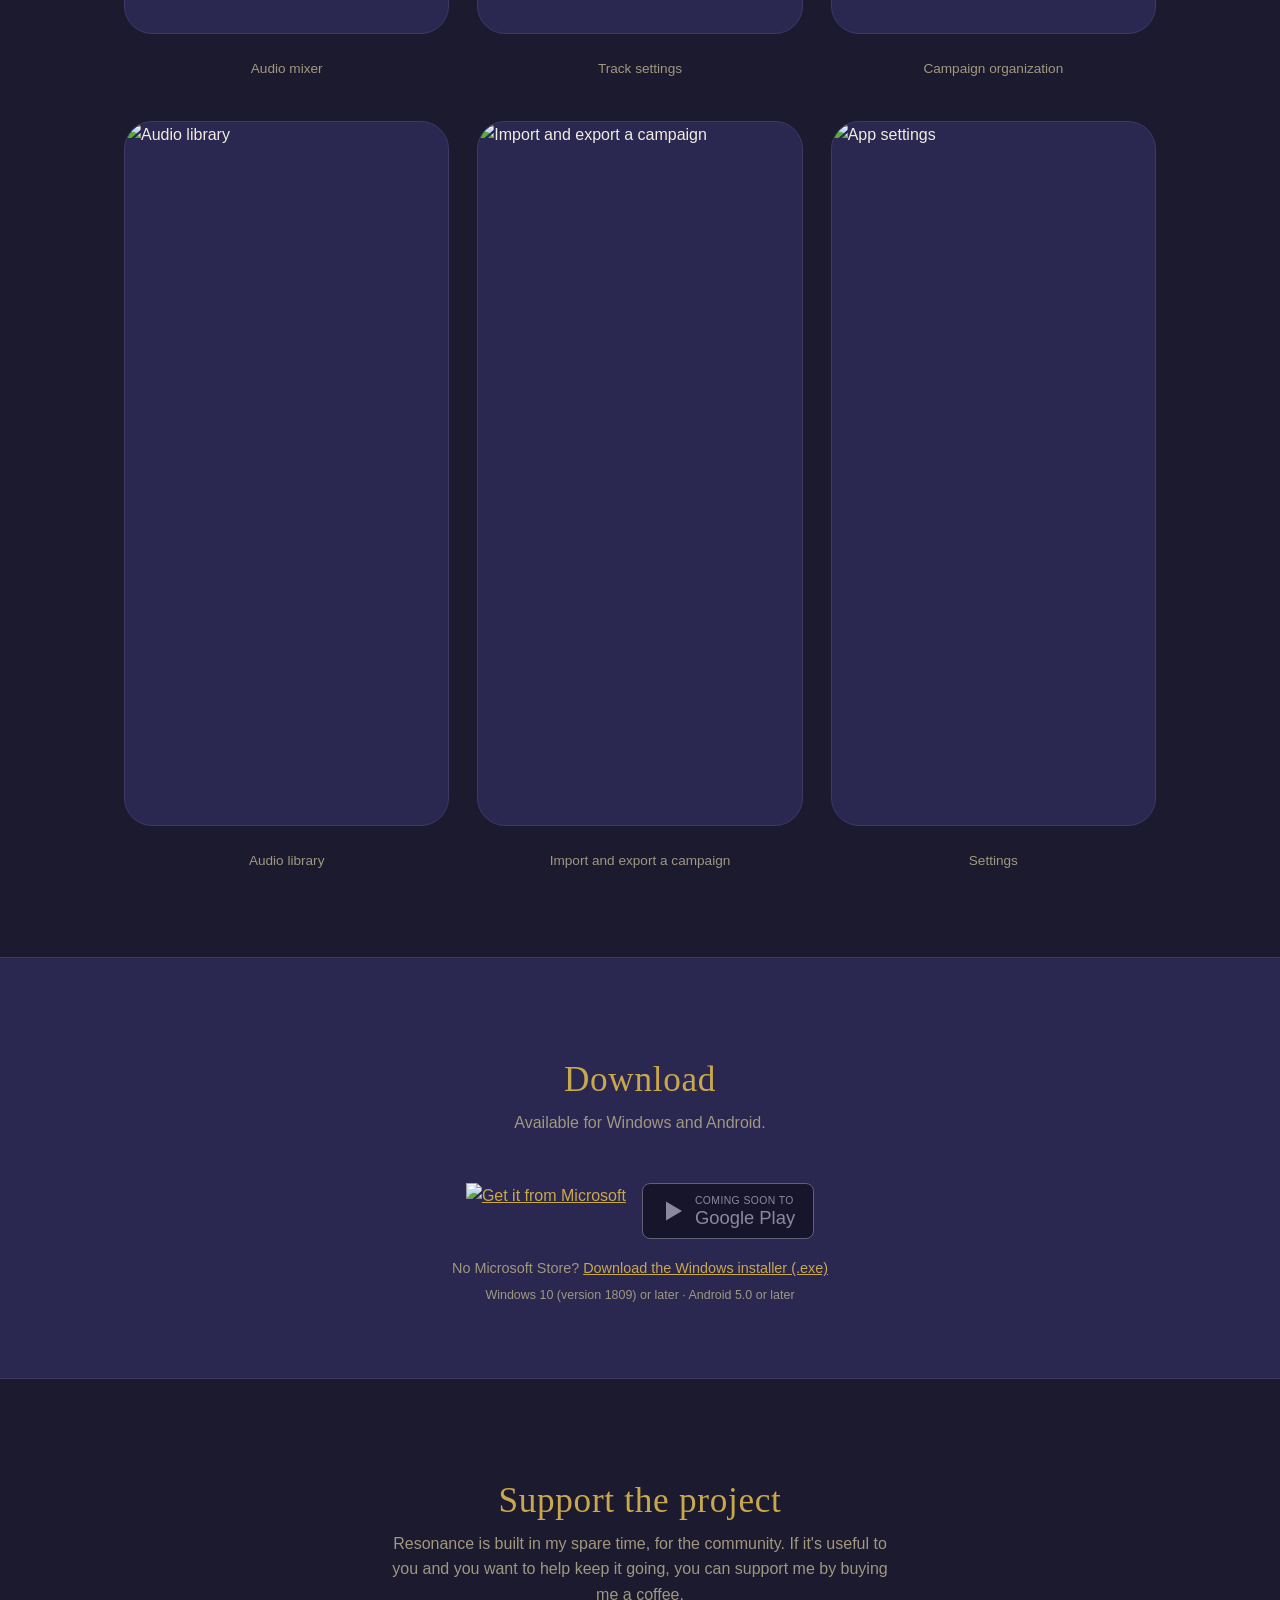
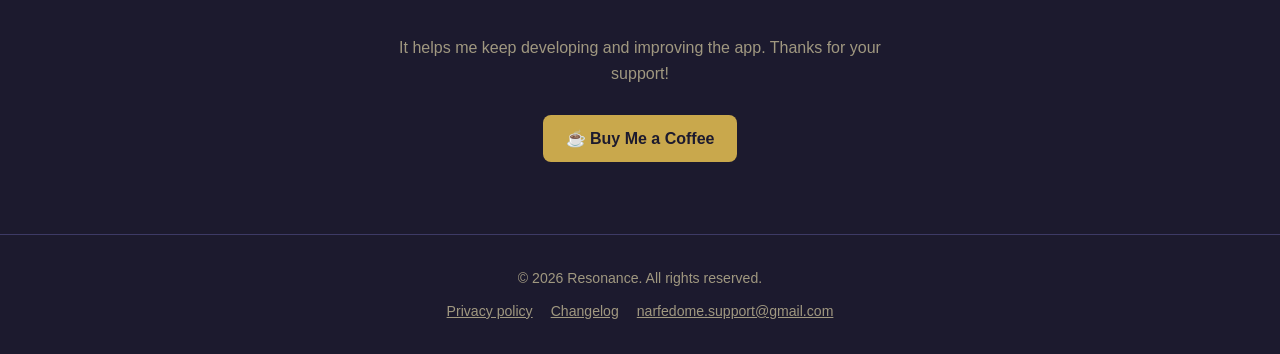
==== commit c7c295da: "Show Microsoft Store and Google Play badges in the download section, with the installer as a fallbac" ====
--- a/Website/en/index.html
+++ b/Website/en/index.html
@@ -159,20 +159,17 @@
       <div class="container">
         <h2>Download</h2>
         <p class="section-intro">Available for Windows and Android.</p>
-        <div class="platforms">
-          <div class="platform-card">
-            <div class="icon">🪟</div>
-            <h3>Windows</h3>
-            <a class="btn btn-primary" href="../downloads/ResonanceInstaller.exe" download>Download the installer</a>
-            <span class="disclaimer">Requires Windows 10 (version 1809) or later.</span>
-          </div>
-          <div class="platform-card">
-            <div class="icon">🤖</div>
-            <h3>Android</h3>
-            <span class="status soon">Coming soon to Google Play</span>
-            <span class="disclaimer">Requires Android 5.0 or later.</span>
-          </div>
-        </div>
+        <div class="store-badges">
+          <a href="https://apps.microsoft.com/detail/9P574H3SBHW6?mode=direct" target="_blank" rel="noopener">
+            <img src="https://get.microsoft.com/images/en-us%20dark.svg" alt="Get it from Microsoft" />
+          </a>
+          <div class="badge-soon" role="img" aria-label="Coming soon to Google Play">
+            <svg viewBox="0 0 24 24" aria-hidden="true"><path d="M5 2.5v19l16-9.5z" fill="currentColor" /></svg>
+            <span><small>Coming soon to</small>Google Play</span>
+          </div>
+        </div>
+        <p class="store-alt">No Microsoft Store? <a href="../downloads/ResonanceInstaller.exe" download>Download the Windows installer (.exe)</a></p>
+        <p class="store-req">Windows 10 (version 1809) or later · Android 5.0 or later</p>
       </div>
     </section>
 
--- a/Website/styles.css
+++ b/Website/styles.css
@@ -0,0 +1,664 @@
+:root {
+  --bg: #1c1a2e;
+  --surface: #2a2750;
+  --accent: #c9a84c;
+  --accent-2: #6b5daa;
+  --text: #f0ede0;
+  --text-muted: #a09880;
+  --border: #3d3a65;
+}
+
+* {
+  box-sizing: border-box;
+}
+
+html {
+  scroll-behavior: smooth;
+}
+
+body {
+  margin: 0;
+  background: var(--bg);
+  color: var(--text);
+  font-family: "Open Sans", sans-serif;
+  line-height: 1.6;
+}
+
+img {
+  max-width: 100%;
+}
+
+a {
+  color: var(--accent);
+}
+
+h1, h2, h3 {
+  font-family: "Pirata One", serif;
+  font-weight: 400;
+  letter-spacing: 0.02em;
+  line-height: 1.2;
+}
+
+.container {
+  max-width: 1080px;
+  margin: 0 auto;
+  padding: 0 24px;
+}
+
+/* Nav */
+header {
+  position: sticky;
+  top: 0;
+  z-index: 10;
+  background: rgba(28, 26, 46, 0.9);
+  backdrop-filter: blur(6px);
+  border-bottom: 1px solid var(--border);
+}
+
+nav.container {
+  display: flex;
+  align-items: center;
+  justify-content: space-between;
+  flex-wrap: wrap;
+  row-gap: 10px;
+  padding-top: 14px;
+  padding-bottom: 14px;
+}
+
+.brand {
+  display: flex;
+  align-items: center;
+  gap: 10px;
+  text-decoration: none;
+  color: var(--text);
+}
+
+.brand img {
+  width: 36px;
+  height: 36px;
+  border-radius: 8px;
+}
+
+.brand span {
+  font-family: "Pirata One", serif;
+  font-size: 1.4rem;
+}
+
+.nav-links {
+  display: flex;
+  align-items: center;
+  flex-wrap: wrap;
+  row-gap: 8px;
+  gap: 28px;
+}
+
+.nav-links a {
+  color: var(--text-muted);
+  text-decoration: none;
+  font-size: 0.95rem;
+}
+
+.nav-links a:hover {
+  color: var(--accent);
+}
+
+.btn {
+  display: inline-block;
+  padding: 10px 22px;
+  border-radius: 8px;
+  text-decoration: none;
+  font-weight: 600;
+  font-family: "Open Sans", sans-serif;
+  border: 1px solid transparent;
+}
+
+.btn-primary {
+  background: var(--accent);
+  color: #1c1a2e !important;
+}
+
+.btn-primary:hover {
+  background: #ddbc63;
+}
+
+.btn-secondary {
+  background: transparent;
+  color: var(--text);
+  border-color: var(--border);
+}
+
+.btn-secondary:hover {
+  border-color: var(--accent);
+  color: var(--accent);
+}
+
+.lang-switch {
+  display: flex;
+  gap: 4px;
+  font-size: 0.8rem;
+}
+
+.lang-switch a {
+  color: var(--text-muted);
+  text-decoration: none;
+  padding: 2px 6px;
+  border-radius: 4px;
+}
+
+.lang-switch a.active {
+  color: var(--accent);
+  font-weight: 600;
+}
+
+.lang-switch a:hover {
+  color: var(--accent);
+}
+
+.lang-switch .sep {
+  color: var(--border);
+}
+
+/* Hero */
+.hero {
+  text-align: center;
+  padding: 96px 24px 72px;
+  background: radial-gradient(ellipse at 50% -10%, rgba(107, 93, 170, 0.35), transparent 60%);
+}
+
+.hero img.hero-logo {
+  width: 96px;
+  height: 96px;
+  border-radius: 20px;
+  margin-bottom: 24px;
+  box-shadow: 0 0 0 1px var(--border), 0 20px 40px rgba(0, 0, 0, 0.4);
+}
+
+.hero h1 {
+  font-size: 3.2rem;
+  margin: 0 0 12px;
+  color: var(--accent);
+}
+
+.hero p.tagline {
+  font-size: 1.2rem;
+  color: var(--text-muted);
+  max-width: 560px;
+  margin: 0 auto 32px;
+}
+
+.hero .actions {
+  display: flex;
+  gap: 16px;
+  justify-content: center;
+  flex-wrap: wrap;
+}
+
+/* Sections */
+section {
+  padding: 72px 24px;
+}
+
+section h2 {
+  text-align: center;
+  font-size: 2.2rem;
+  color: var(--accent);
+  margin-bottom: 8px;
+}
+
+section > .container > p.section-intro {
+  text-align: center;
+  color: var(--text-muted);
+  max-width: 560px;
+  margin: 0 auto 48px;
+}
+
+.features-grid {
+  display: grid;
+  grid-template-columns: repeat(4, 1fr);
+  gap: 24px;
+}
+
+@media (max-width: 860px) {
+  .features-grid {
+    grid-template-columns: repeat(2, 1fr);
+  }
+}
+
+@media (max-width: 480px) {
+  .features-grid {
+    grid-template-columns: 1fr;
+  }
+}
+
+.feature-card {
+  background: var(--surface);
+  border: 1px solid var(--border);
+  border-radius: 14px;
+  padding: 28px 24px;
+}
+
+.feature-card .icon {
+  font-size: 1.8rem;
+  margin-bottom: 12px;
+}
+
+.feature-card h3 {
+  font-size: 1.3rem;
+  margin: 0 0 10px;
+  color: var(--text);
+}
+
+.feature-card p {
+  color: var(--text-muted);
+  margin: 0;
+  font-size: 0.95rem;
+}
+
+/* What's new */
+.whatsnew-grid {
+  display: grid;
+  grid-template-columns: repeat(4, 1fr);
+  gap: 28px;
+}
+
+@media (max-width: 860px) {
+  .whatsnew-grid {
+    grid-template-columns: repeat(2, 1fr);
+  }
+}
+
+@media (max-width: 480px) {
+  .whatsnew-grid {
+    grid-template-columns: 1fr;
+  }
+}
+
+.whatsnew-card {
+  display: flex;
+  flex-direction: column;
+  gap: 14px;
+}
+
+.whatsnew-card h3 {
+  font-size: 1.1rem;
+  color: var(--text);
+  margin: 0;
+  text-align: center;
+}
+
+.whatsnew-card p {
+  color: var(--text-muted);
+  font-size: 0.9rem;
+  margin: 0;
+  text-align: center;
+}
+
+.whatsnew-more {
+  text-align: center;
+  margin-top: 44px;
+}
+
+.whatsnew-more a {
+  text-decoration: none;
+  font-weight: 600;
+}
+
+.whatsnew-more a:hover {
+  text-decoration: underline;
+}
+
+/* Screenshots */
+/* Colonnes explicites plutôt qu'auto-fit/minmax : à des largeurs de conteneur entre 1x et 2x le
+   minimum (typique en mobile portrait), auto-fit créait 2 colonnes très inégales (ex. 180px / 75px)
+   au lieu d'une seule colonne propre - minmax() autorise une piste à descendre sous son minimum
+   déclaré quand la somme des minimums dépasse l'espace dispo. */
+.screens-grid {
+  display: grid;
+  grid-template-columns: repeat(3, 1fr);
+  gap: 28px;
+}
+
+@media (max-width: 720px) {
+  .screens-grid {
+    grid-template-columns: repeat(2, 1fr);
+  }
+}
+
+@media (max-width: 480px) {
+  .screens-grid {
+    grid-template-columns: 1fr;
+  }
+}
+
+.screen-item {
+  display: flex;
+  flex-direction: column;
+  gap: 10px;
+}
+
+.screen-frame {
+  background: var(--surface);
+  border: 1px solid var(--border);
+  border-radius: 28px;
+  aspect-ratio: 9 / 19.5;
+  display: flex;
+  align-items: center;
+  justify-content: center;
+  overflow: hidden;
+  cursor: zoom-in;
+}
+
+.screen-frame img {
+  width: 100%;
+  height: 100%;
+  object-fit: cover;
+  object-position: top center;
+  display: block;
+  transition: transform 0.3s ease;
+}
+
+.screen-item:hover .screen-frame img {
+  transform: scale(1.06);
+}
+
+.screen-caption {
+  text-align: center;
+  font-size: 0.85rem;
+  color: var(--text-muted);
+}
+
+/* Lightbox */
+.lightbox {
+  position: fixed;
+  inset: 0;
+  background: rgba(0, 0, 0, 0.85);
+  display: none;
+  align-items: center;
+  justify-content: center;
+  z-index: 100;
+  padding: 40px 20px;
+  cursor: zoom-out;
+}
+
+.lightbox.open {
+  display: flex;
+}
+
+.lightbox img {
+  max-width: 100%;
+  max-height: 100%;
+  border-radius: 12px;
+  box-shadow: 0 20px 60px rgba(0, 0, 0, 0.5);
+  cursor: default;
+}
+
+.lightbox-close {
+  position: absolute;
+  top: 20px;
+  right: 24px;
+  background: transparent;
+  border: none;
+  color: var(--text);
+  font-size: 2.2rem;
+  line-height: 1;
+  cursor: pointer;
+  padding: 4px 10px;
+}
+
+/* Download */
+.download-section {
+  background: var(--surface);
+  border-top: 1px solid var(--border);
+  border-bottom: 1px solid var(--border);
+}
+
+.platforms {
+  display: grid;
+  grid-template-columns: repeat(auto-fit, minmax(220px, 1fr));
+  gap: 20px;
+}
+
+.store-badges {
+  display: flex;
+  flex-wrap: wrap;
+  justify-content: center;
+  align-items: center;
+  gap: 16px;
+}
+
+.store-badges img {
+  display: block;
+  height: 56px;
+  width: auto;
+}
+
+.badge-soon {
+  display: inline-flex;
+  align-items: center;
+  gap: 10px;
+  height: 56px;
+  box-sizing: border-box;
+  padding: 0 18px;
+  background: #000;
+  border: 1px solid #a6a6a6;
+  border-radius: 8px;
+  color: #fff;
+  text-align: left;
+  opacity: 0.45;
+}
+
+.badge-soon svg {
+  width: 24px;
+  height: 24px;
+}
+
+.badge-soon span {
+  font-size: 1.15rem;
+  line-height: 1.15;
+}
+
+.badge-soon small {
+  display: block;
+  font-size: 0.65rem;
+  text-transform: uppercase;
+  letter-spacing: 0.04em;
+}
+
+.store-alt {
+  text-align: center;
+  margin: 18px 0 0;
+  font-size: 0.9rem;
+  color: var(--text-muted);
+}
+
+.store-alt a {
+  color: var(--accent);
+}
+
+.store-req {
+  text-align: center;
+  margin: 6px 0 0;
+  font-size: 0.78rem;
+  color: var(--text-muted);
+}
+
+.platform-card {
+  background: var(--bg);
+  border: 1px solid var(--border);
+  border-radius: 14px;
+  padding: 24px;
+  text-align: center;
+}
+
+.platform-card h3 {
+  margin: 8px 0 6px;
+  color: var(--text);
+  font-size: 1.15rem;
+}
+
+.platform-card .status {
+  display: inline-block;
+  font-size: 0.78rem;
+  text-transform: uppercase;
+  letter-spacing: 0.05em;
+  padding: 4px 10px;
+  border-radius: 999px;
+  margin-top: 10px;
+}
+
+.status.soon {
+  background: rgba(201, 168, 76, 0.15);
+  color: var(--accent);
+}
+
+.platform-card .btn {
+  margin-top: 14px;
+}
+
+
+.platform-card .disclaimer {
+  display: block;
+  margin-top: 12px;
+  font-size: 0.78rem;
+  color: var(--text-muted);
+}
+
+.platform-card details.disclaimer-details {
+  margin-top: 12px;
+  font-size: 0.78rem;
+  color: var(--text-muted);
+}
+
+.platform-card details.disclaimer-details summary {
+  cursor: pointer;
+  color: var(--accent);
+  list-style: none;
+}
+
+.platform-card details.disclaimer-details summary::-webkit-details-marker {
+  display: none;
+}
+
+.platform-card details.disclaimer-details summary::after {
+  content: " ▾";
+}
+
+.platform-card details.disclaimer-details[open] summary::after {
+  content: " ▴";
+}
+
+.platform-card details.disclaimer-details p {
+  margin-top: 8px;
+}
+
+/* Changelog */
+.changelog-entry {
+  border-left: 2px solid var(--border);
+  padding-left: 20px;
+  margin-bottom: 36px;
+}
+
+.changelog-entry h2 {
+  font-size: 1.3rem;
+  color: var(--accent);
+  margin: 0 0 4px;
+  text-align: left;
+}
+
+.changelog-entry .date {
+  font-size: 0.82rem;
+  color: var(--text-muted);
+  margin-bottom: 12px;
+  display: block;
+}
+
+.changelog-entry ul {
+  color: var(--text-muted);
+  padding-left: 18px;
+  margin: 0;
+}
+
+/* Support */
+.support {
+  text-align: center;
+}
+
+.support p {
+  color: var(--text-muted);
+  max-width: 520px;
+  margin: 0 auto 28px;
+}
+
+/* Footer */
+footer {
+  border-top: 1px solid var(--border);
+  padding: 32px 24px;
+  text-align: center;
+  color: var(--text-muted);
+  font-size: 0.88rem;
+}
+
+footer a {
+  color: var(--text-muted);
+  text-decoration: underline;
+}
+
+footer .footer-links {
+  margin-top: 10px;
+  display: flex;
+  gap: 18px;
+  justify-content: center;
+  flex-wrap: wrap;
+}
+
+/* Privacy page */
+.legal {
+  max-width: 720px;
+  margin: 0 auto;
+  padding: 64px 24px 96px;
+}
+
+.legal h1 {
+  color: var(--accent);
+  font-size: 2.4rem;
+}
+
+.legal h2 {
+  text-align: left;
+  font-size: 1.4rem;
+  color: var(--text);
+  margin-top: 40px;
+}
+
+.legal p, .legal li {
+  color: var(--text-muted);
+}
+
+.legal .updated {
+  color: var(--text-muted);
+  font-size: 0.85rem;
+  margin-bottom: 40px;
+}
+
+@media (max-width: 860px) {
+  html {
+    scroll-padding-top: 1000px;
+  }
+}
+
+@media (max-width: 640px) {
+  html {
+    scroll-padding-top: 80px;
+  }
+  nav.container {
+    justify-content: center;
+    text-align: center;
+  }
+  .nav-links {
+    gap: 12px 16px;
+    justify-content: center;
+  }
+  .hero h1 {
+    font-size: 2.3rem;
+  }
+}
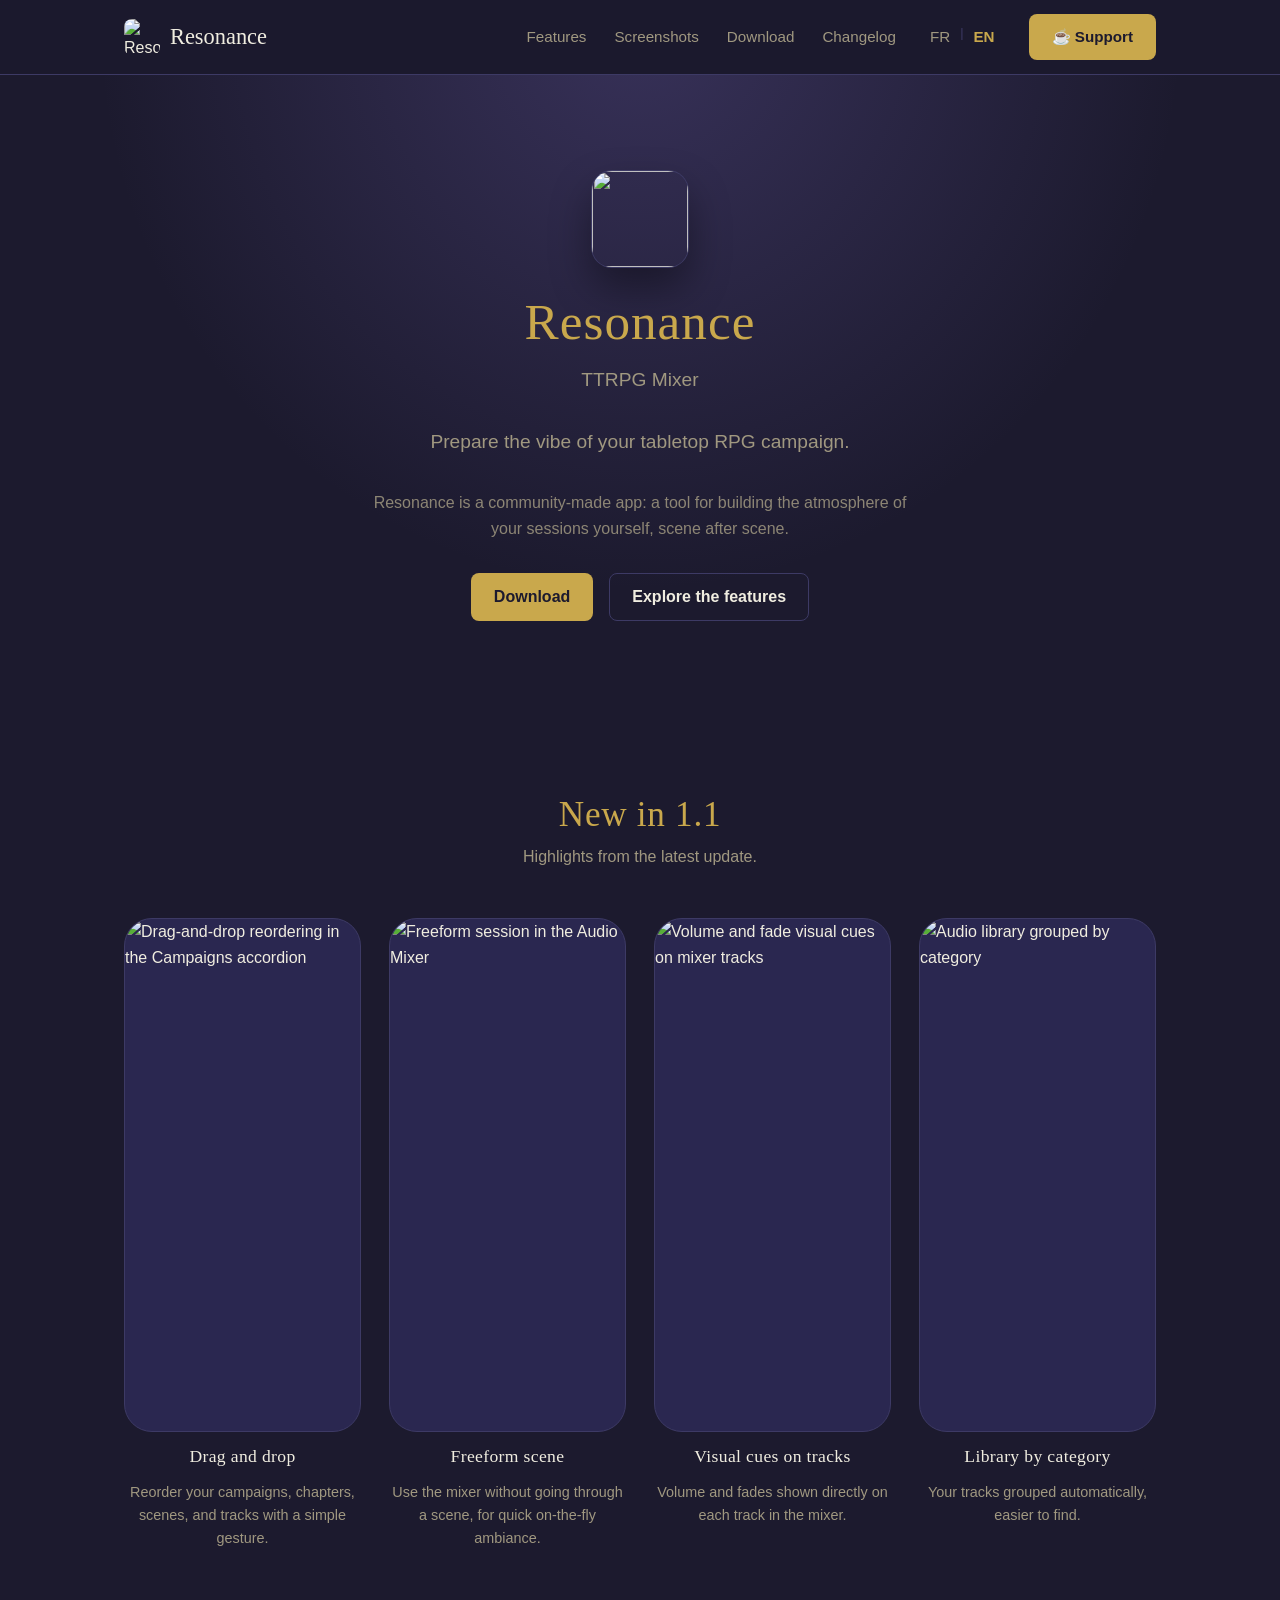
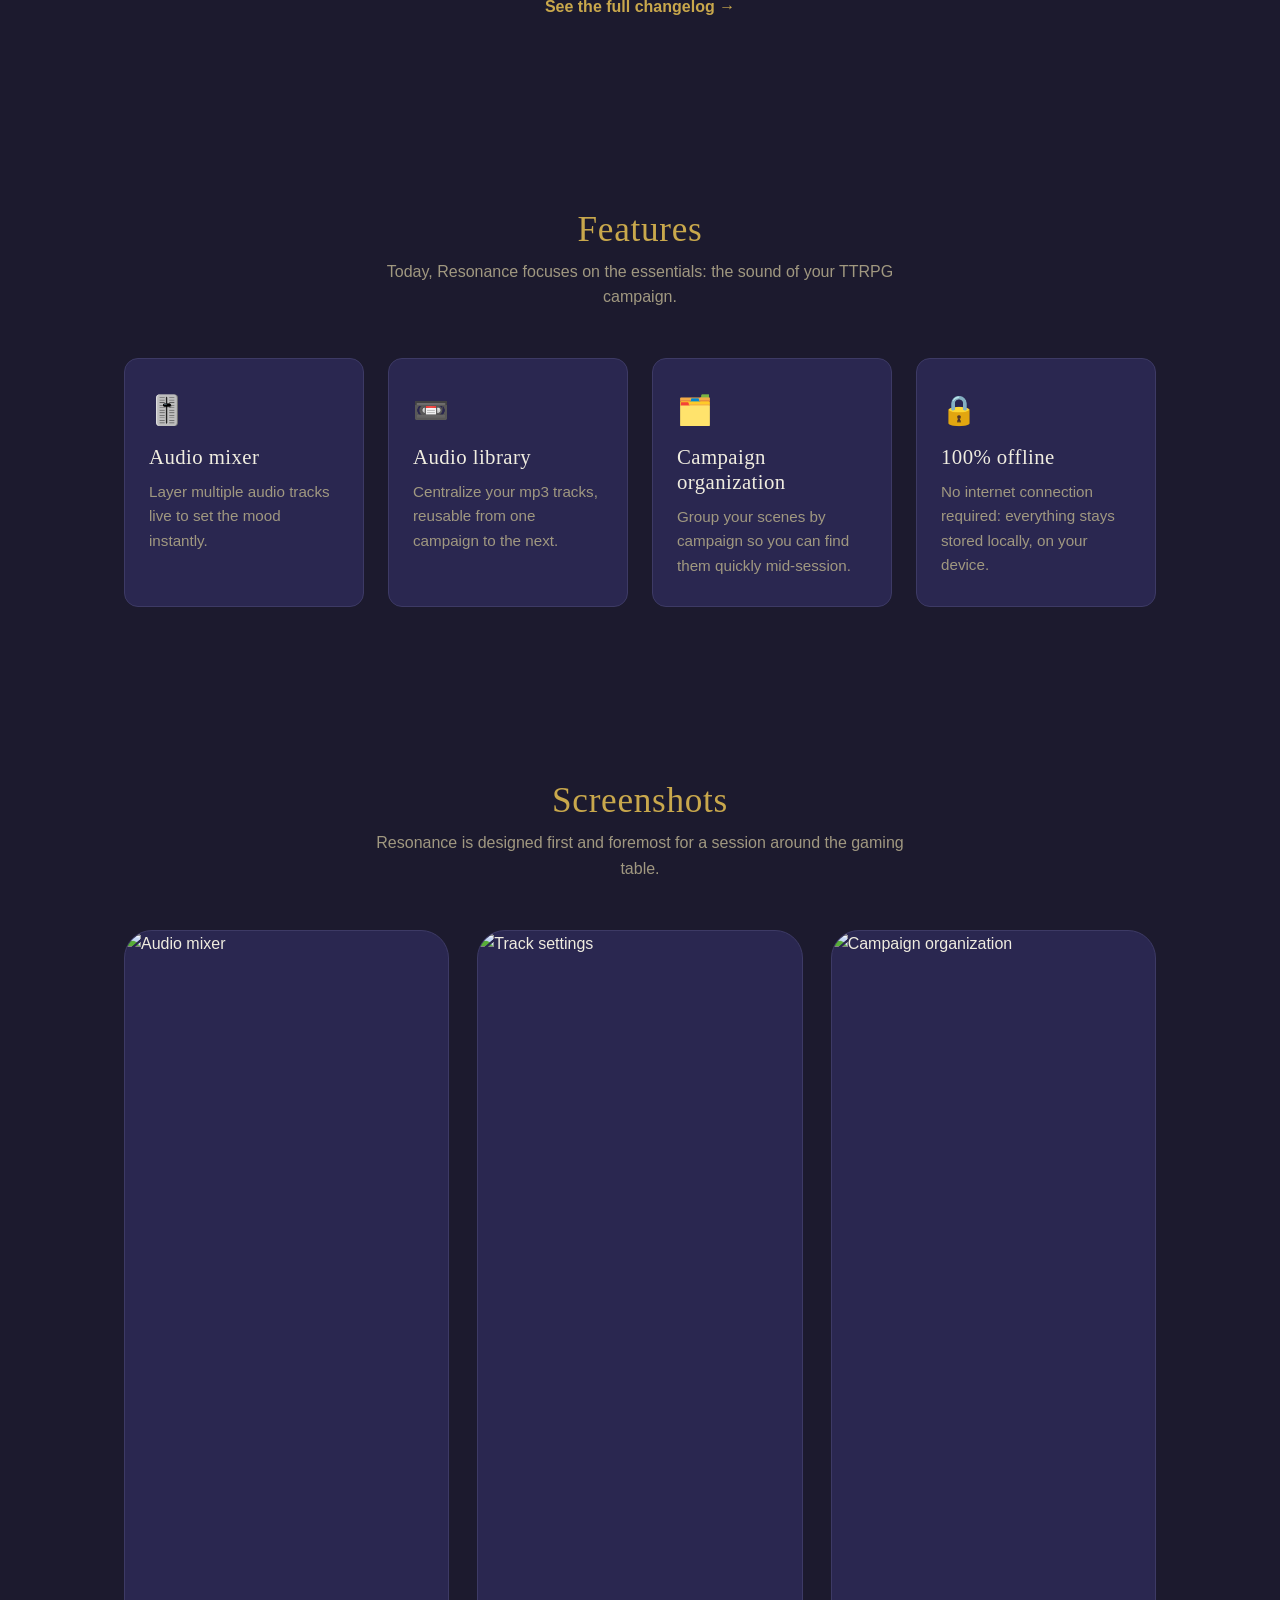
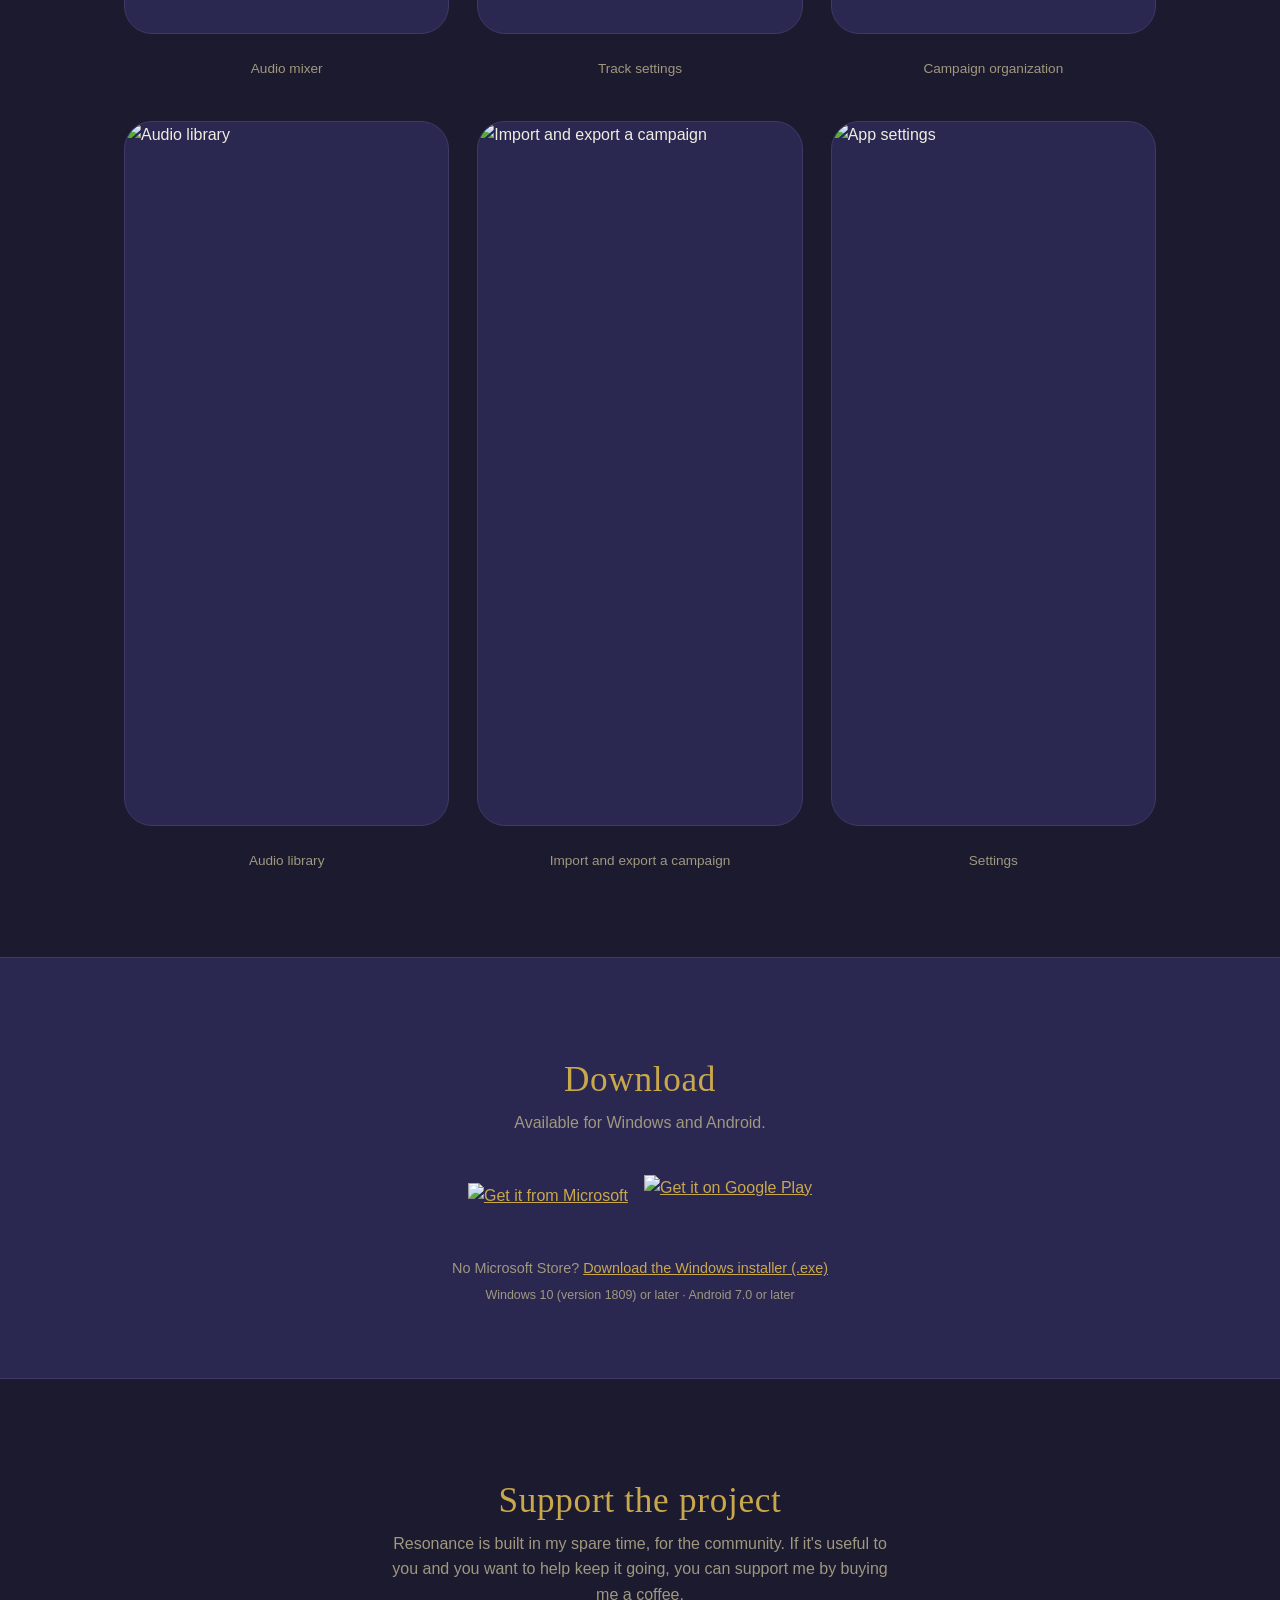
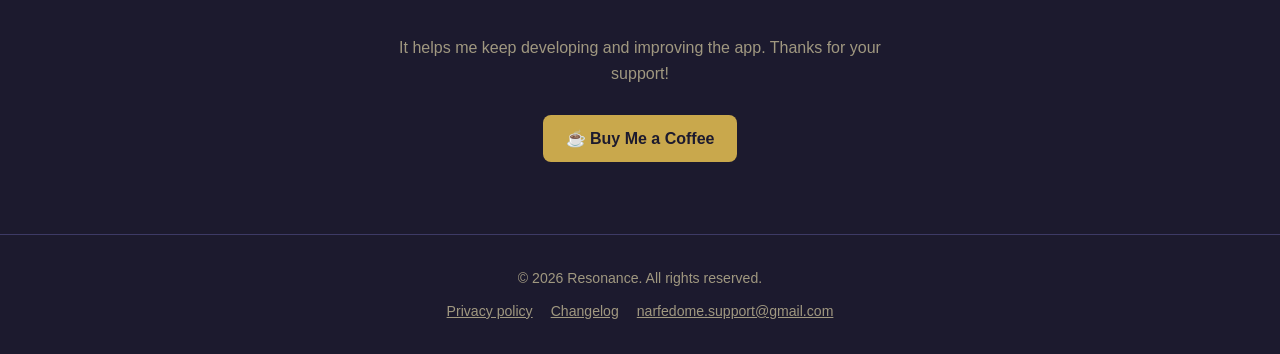
==== commit 1ceb62e4: "Link the Google Play listing from the download section and require Android 7.0 Replace the greyed "c" ====
--- a/Website/en/index.html
+++ b/Website/en/index.html
@@ -163,13 +163,12 @@
           <a href="https://apps.microsoft.com/detail/9P574H3SBHW6?mode=direct" target="_blank" rel="noopener">
             <img src="https://get.microsoft.com/images/en-us%20dark.svg" alt="Get it from Microsoft" />
           </a>
-          <div class="badge-soon" role="img" aria-label="Coming soon to Google Play">
-            <svg viewBox="0 0 24 24" aria-hidden="true"><path d="M5 2.5v19l16-9.5z" fill="currentColor" /></svg>
-            <span><small>Coming soon to</small>Google Play</span>
-          </div>
+          <a class="badge-play" href="https://play.google.com/store/apps/details?id=com.narfedome.resonance&amp;hl=en" target="_blank" rel="noopener">
+            <img src="https://play.google.com/intl/en_us/badges/static/images/badges/en_badge_web_generic.png" alt="Get it on Google Play" />
+          </a>
         </div>
         <p class="store-alt">No Microsoft Store? <a href="../downloads/ResonanceInstaller.exe" download>Download the Windows installer (.exe)</a></p>
-        <p class="store-req">Windows 10 (version 1809) or later · Android 5.0 or later</p>
+        <p class="store-req">Windows 10 (version 1809) or later · Android 7.0 or later</p>
       </div>
     </section>
 
--- a/Website/styles.css
+++ b/Website/styles.css
@@ -432,36 +432,11 @@
   width: auto;
 }
 
-.badge-soon {
-  display: inline-flex;
-  align-items: center;
-  gap: 10px;
-  height: 56px;
-  box-sizing: border-box;
-  padding: 0 18px;
-  background: #000;
-  border: 1px solid #a6a6a6;
-  border-radius: 8px;
-  color: #fff;
-  text-align: left;
-  opacity: 0.45;
-}
-
-.badge-soon svg {
-  width: 24px;
-  height: 24px;
-}
-
-.badge-soon span {
-  font-size: 1.15rem;
-  line-height: 1.15;
-}
-
-.badge-soon small {
-  display: block;
-  font-size: 0.65rem;
-  text-transform: uppercase;
-  letter-spacing: 0.04em;
+/* Badge officiel Google Play : le PNG (646x250) a une marge transparente en haut et en bas (29px
+   chacune), compensee ici pour que le badge visible fasse 56px comme celui du Microsoft Store. */
+.store-badges .badge-play img {
+  height: 73px;
+  margin: -8.5px 0;
 }
 
 .store-alt {
